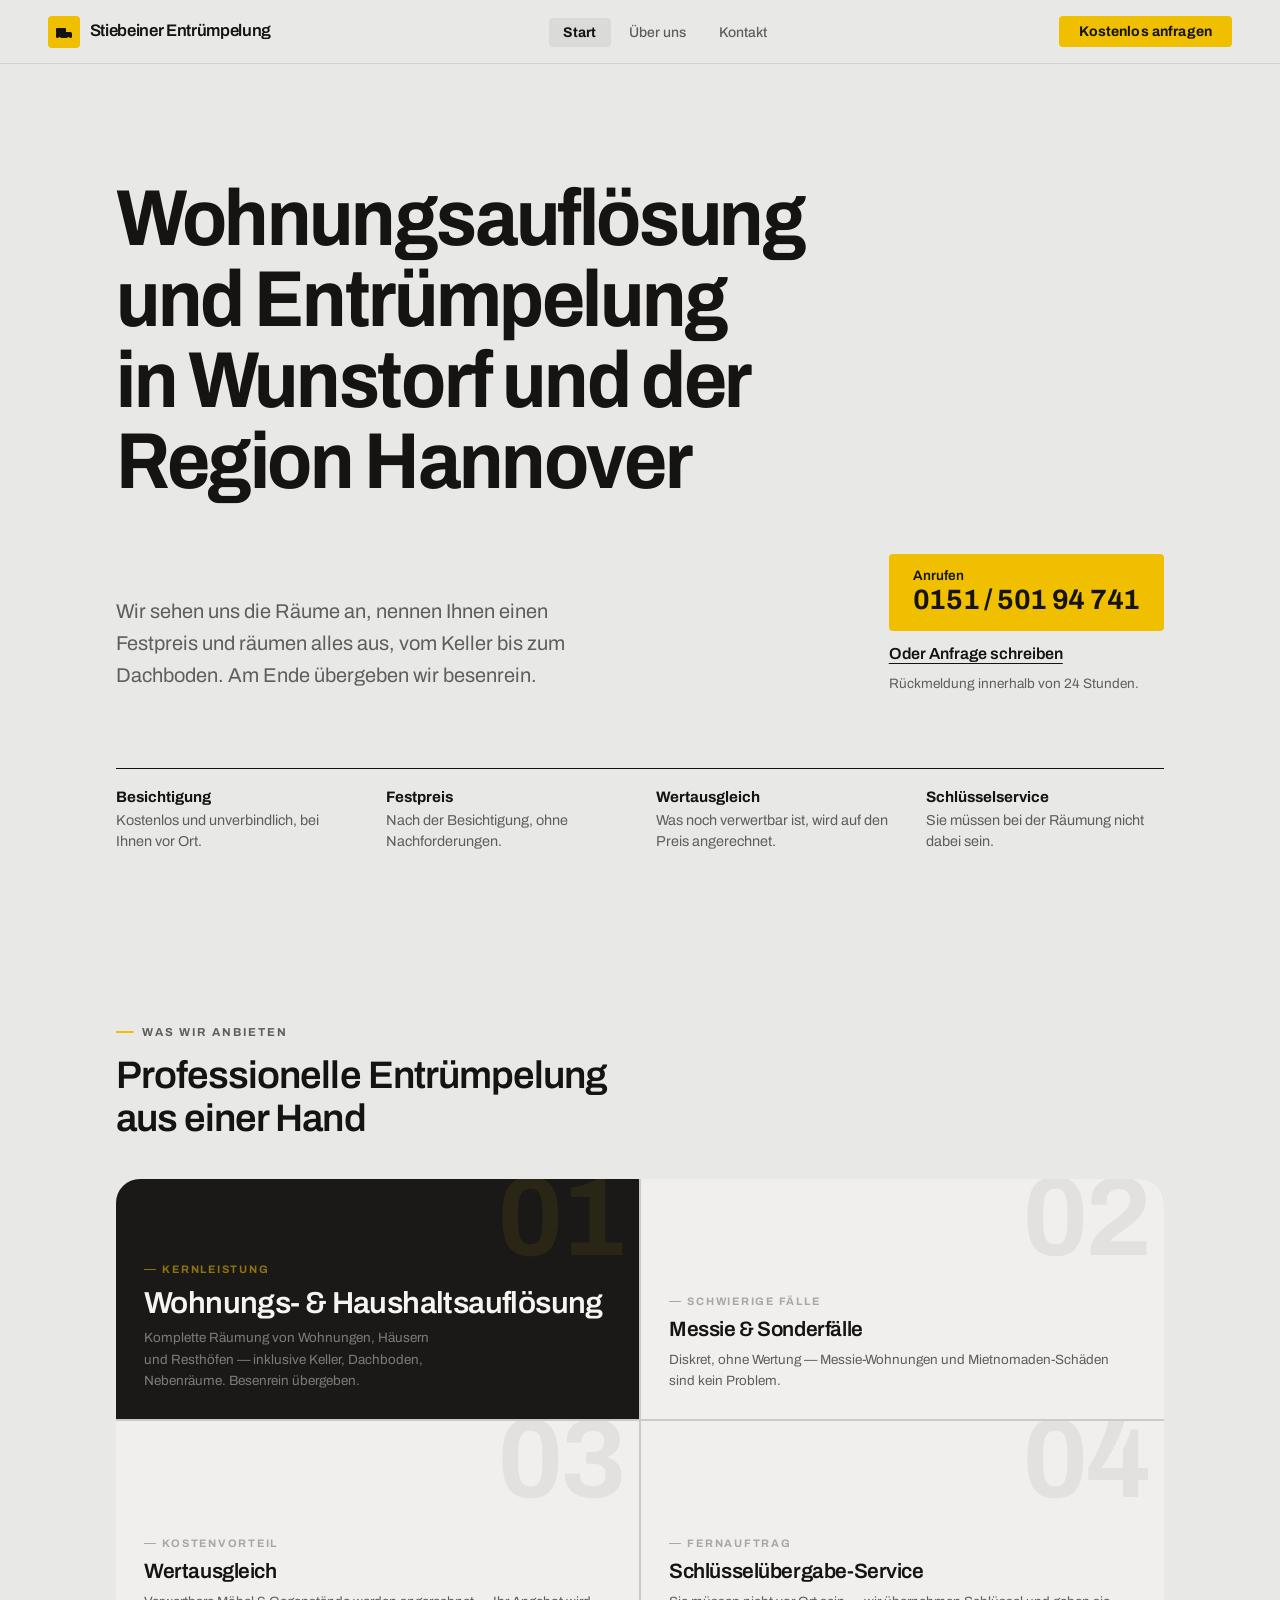
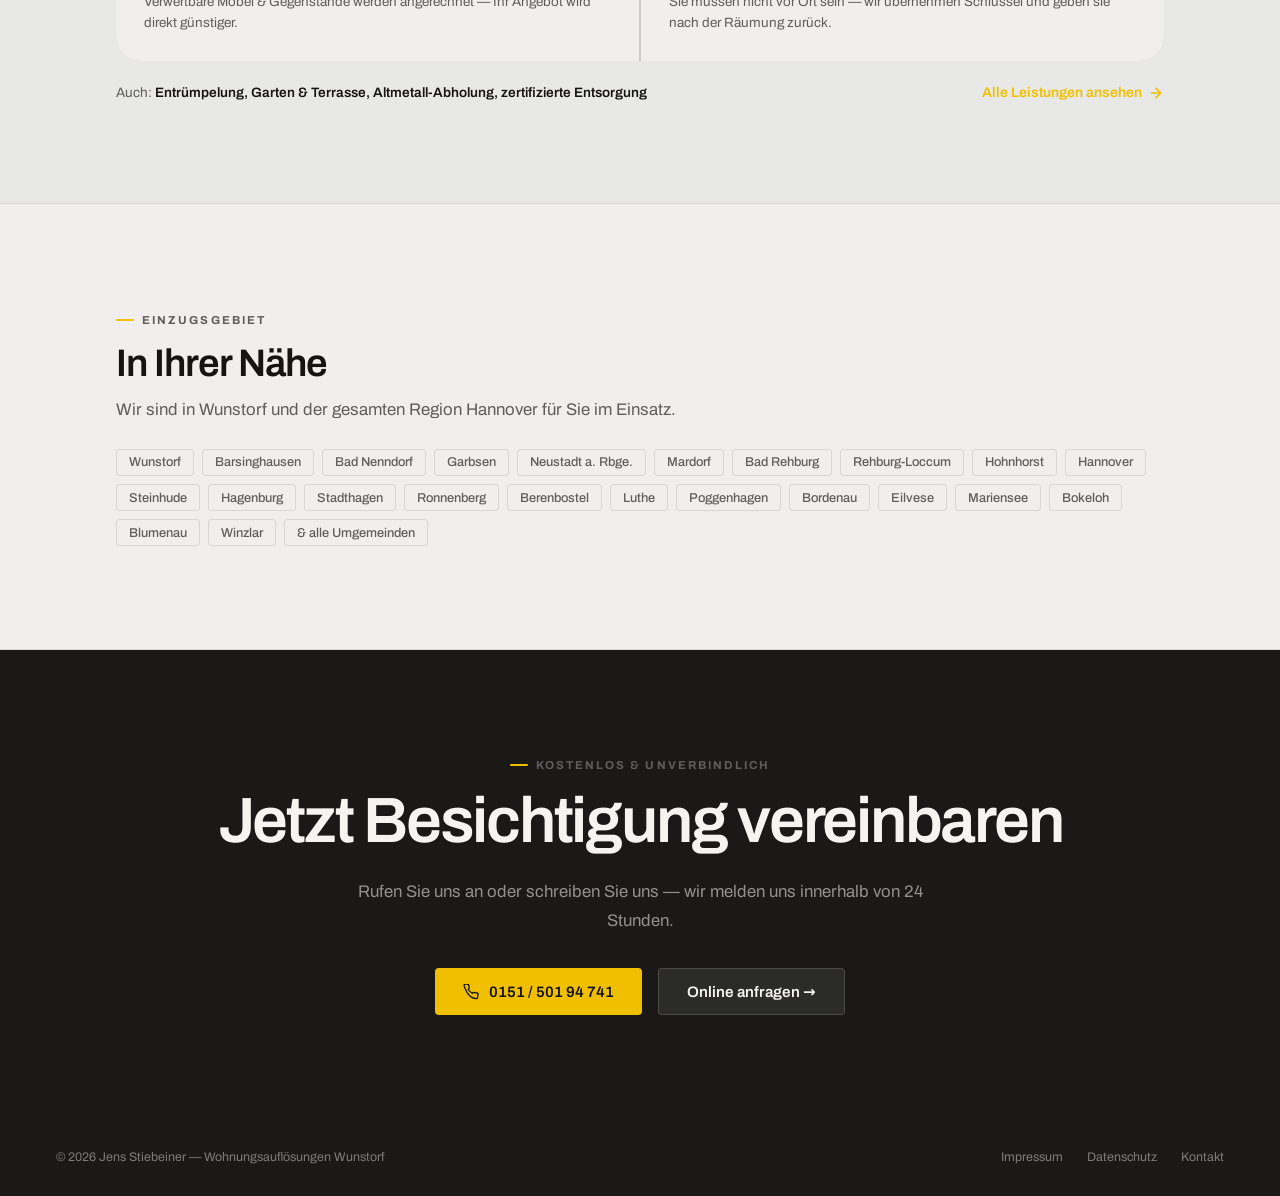
==== index.html @ f7480133 "feat: typographic hero, self-hosted font, privacy fixes - Remove AI-video scroll animation (85 frame" ====
<!DOCTYPE html>
<html lang="de">
<head>
  <meta charset="UTF-8" />
  <meta name="viewport" content="width=device-width, initial-scale=1.0" />
  <title>Wohnungsauflösungen Wunstorf — Entrümpelung & Haushaltsauflösung</title>
  <meta name="description" content="Wohnungsauflösung, Haushaltsauflösung und Entrümpelung in Wunstorf und der Region Hannover. Kostenlose Besichtigung, Festpreis, besenreine Übergabe. Tel. 0151 / 501 94 741." />
  <meta property="og:type" content="website" />
  <meta property="og:locale" content="de_DE" />
  <meta property="og:site_name" content="Stiebeiner Entrümpelung" />
  <meta property="og:title" content="Wohnungsauflösungen Wunstorf — Entrümpelung & Haushaltsauflösung" />
  <meta property="og:description" content="Wohnungsauflösung, Haushaltsauflösung und Entrümpelung in Wunstorf und der Region Hannover. Kostenlose Besichtigung, Festpreis, besenreine Übergabe. Tel. 0151 / 501 94 741." />
  <link rel="icon" href="favicon.svg" type="image/svg+xml" />
  <link rel="preload" href="fonts/archivo-latin.woff2" as="font" type="font/woff2" crossorigin />
  <link rel="stylesheet" href="site.css" />
  <style>
    /* ───────────────────────────────────────────────────
       HERO — nur Typografie, kein Bild.
       Akzentfarbe nur auf der Handlung (Anrufen).
    ─────────────────────────────────────────────────── */
    .hero {
      padding: clamp(3rem, 9vw, 7.5rem) clamp(1.25rem, 5vw, 3.5rem) clamp(2.5rem, 5vw, 4rem);
      max-width: 1160px;
      margin: 0 auto;
    }
    .hero-title {
      font-family: var(--font-display);
      font-size: clamp(2.1rem, 6.2vw, 5.25rem);
      font-weight: 700;
      font-stretch: 92%;
      line-height: 1.02;
      letter-spacing: -0.03em;
      color: var(--text);
      max-width: 15ch;
      text-wrap: balance;
    }
    .hero-body {
      display: grid;
      grid-template-columns: minmax(0, 1fr) auto;
      align-items: end;
      gap: 2.5rem 4rem;
      margin-top: clamp(2rem, 4vw, 3.5rem);
    }
    .hero-lead {
      font-size: clamp(1.05rem, 1.6vw, 1.25rem);
      line-height: 1.6;
      color: var(--text-muted);
      max-width: 44ch;
    }
    .hero-contact {
      display: flex;
      flex-direction: column;
      align-items: flex-start;
      gap: 0.9rem;
    }
    .hero-call {
      display: inline-flex;
      flex-direction: column;
      gap: 0.1rem;
      background: var(--accent);
      color: var(--accent-text);
      padding: 0.85rem 1.5rem 0.95rem;
      border-radius: var(--radius-sm);
      transition: background 0.18s ease;
    }
    .hero-call:hover { background: var(--accent-dark); }
    .hero-call-label {
      font-size: 0.85rem;
      font-weight: 600;
    }
    .hero-call-number {
      font-size: clamp(1.4rem, 2.4vw, 1.75rem);
      font-weight: 700;
      letter-spacing: -0.01em;
      font-variant-numeric: tabular-nums;
      white-space: nowrap;
    }
    .hero-write {
      font-weight: 600;
      text-decoration: underline;
      text-decoration-thickness: 1px;
      text-underline-offset: 4px;
    }
    .hero-write:hover { text-decoration-thickness: 2px; }
    .hero-note {
      font-size: 0.85rem;
      color: var(--text-muted);
    }
    @media (max-width: 760px) {
      .hero-body { grid-template-columns: 1fr; }
      .hero-contact { align-items: stretch; }
    }

    /* Fakten als Liste mit Linie, nicht als Karten */
    .hero-facts {
      display: grid;
      grid-template-columns: repeat(4, 1fr);
      gap: 1.5rem 2rem;
      margin-top: clamp(3rem, 6vw, 5rem);
      padding-top: 1.25rem;
      border-top: 1px solid var(--text);
    }
    .hero-facts dt {
      font-size: 0.95rem;
      font-weight: 700;
    }
    .hero-facts dd {
      margin-top: 0.3rem;
      font-size: 0.9rem;
      line-height: 1.5;
      color: var(--text-muted);
    }
    @media (max-width: 860px) {
      .hero-facts { grid-template-columns: repeat(2, 1fr); }
    }
    @media (max-width: 420px) {
      .hero-facts { grid-template-columns: 1fr; }
    }

    /* ───────────────────────────────────────────────────
       LEISTUNGEN — 2×2 highlight grid + link
       4 key services on homepage; full list on Über uns
    ─────────────────────────────────────────────────── */
    .leistungen-section {
      padding: clamp(4rem, 8vw, 7rem) clamp(1.25rem, 5vw, 3.5rem);
      max-width: 1160px;
      margin: 0 auto;
    }

    /* 2-col × 2-row highlight grid — no orphans ever */
    .highlight-grid {
      margin-top: 2.5rem;
      display: grid;
      grid-template-columns: 1fr 1fr;
      grid-template-rows: 1fr 1fr;
      gap: 2px;
      background: rgba(0,0,0,0.13);
      border-radius: var(--radius-xl);
      overflow: hidden;
    }
    @media (max-width: 560px) {
      .highlight-grid { grid-template-columns: 1fr; }
    }

    .hcard {
      background: var(--surface);
      padding: 2rem 1.75rem 1.75rem;
      position: relative;
      overflow: hidden;
      display: flex;
      flex-direction: column;
      justify-content: flex-end;
      min-height: 200px;
      transition: background 0.22s ease;
    }
    .hcard:hover { background: var(--surface-2); }

    /* first card — dark featured */
    .hcard:first-child {
      background: var(--bg-dark);
      min-height: 240px;
    }
    .hcard:first-child:hover { background: #232220; }

    .hcard-num {
      position: absolute;
      top: -0.15em;
      right: 0.15em;
      font-family: var(--font-display);
      font-size: clamp(4.5rem, 9vw, 7rem);
      font-weight: 700;
      line-height: 1;
      letter-spacing: -0.04em;
      color: rgba(0,0,0,0.055);
      pointer-events: none;
      user-select: none;
    }
    .hcard:first-child .hcard-num { color: rgba(240,192,0,0.08); }

    .hcard-tag {
      display: inline-flex;
      align-items: center;
      gap: 0.4rem;
      font-size: 0.68rem;
      font-weight: 700;
      letter-spacing: 0.16em;
      text-transform: uppercase;
      color: var(--text-faint);
      margin-bottom: 0.65rem;
    }
    .hcard:first-child .hcard-tag { color: rgba(240,192,0,0.55); }
    .hcard-tag::before {
      content: '';
      display: block;
      width: 12px;
      height: 1.5px;
      background: currentColor;
      border-radius: 2px;
    }

    .hcard-title {
      font-family: var(--font-display);
      font-size: clamp(1rem, 2vw, 1.3rem);
      font-weight: 600;
      letter-spacing: -0.02em;
      line-height: 1.1;
      color: var(--text);
    }
    .hcard:first-child .hcard-title {
      color: var(--text-inv);
      font-size: clamp(1.3rem, 2.8vw, 1.9rem);
    }

    .hcard-desc {
      margin-top: 0.5rem;
      font-size: 0.84rem;
      line-height: 1.58;
      color: var(--text-muted);
    }
    .hcard:first-child .hcard-desc {
      color: rgba(245,244,240,0.45);
      max-width: 36ch;
    }

    /* "Alle Leistungen" link row */
    .leistungen-mehr {
      display: flex;
      align-items: center;
      justify-content: space-between;
      gap: 1rem;
      margin-top: 1.5rem;
      flex-wrap: wrap;
    }
    .leistungen-mehr-text {
      font-size: 0.85rem;
      color: var(--text-muted);
    }
    .leistungen-mehr-text strong {
      color: var(--text);
      font-weight: 600;
    }
    .leistungen-mehr-link {
      display: inline-flex;
      align-items: center;
      gap: 0.4rem;
      font-family: var(--font-display);
      font-size: 0.875rem;
      font-weight: 600;
      color: var(--accent);
      text-decoration: none;
      white-space: nowrap;
      transition: gap 0.18s ease;
    }
    .leistungen-mehr-link:hover { gap: 0.65rem; }
    .leistungen-mehr-link svg { flex-shrink: 0; }
  </style>
  <script type="application/ld+json">
  {
    "@context": "https://schema.org",
    "@type": "LocalBusiness",
    "name": "Stiebeiner Entrümpelung",
    "description": "Wohnungsauflösung, Haushaltsauflösung und Entrümpelung in Wunstorf und der Region Hannover.",
    "telephone": "+49 151 50194741",
    "address": {
      "@type": "PostalAddress",
      "streetAddress": "Manhorner Str. 4",
      "postalCode": "31515",
      "addressLocality": "Wunstorf",
      "addressCountry": "DE"
    },
    "areaServed": ["Wunstorf", "Steinhude", "Garbsen", "Hannover", "Neustadt am Rübenberge", "Barsinghausen", "Bad Nenndorf", "Stadthagen"]
  }
  </script>
</head>
<body class="page-body">

  <!-- Navigation -->
  <nav class="site-nav" id="siteNav">
    <a href="index.html" class="nav-logo">
      <span class="nav-logo-mark">
        <svg viewBox="0 0 18 18" fill="none">
          <rect x="1" y="9" width="16" height="6" rx="1.5" fill="#151412"/>
          <rect x="1" y="5" width="10" height="5" rx="1" fill="#151412"/>
          <circle cx="4.5" cy="15.5" r="1.5" fill="#f0c000"/>
          <circle cx="13.5" cy="15.5" r="1.5" fill="#f0c000"/>
        </svg>
      </span>
      <span>Stiebeiner&nbsp;Entrümpelung</span>
    </a>
    <ul class="nav-links">
      <li><a href="index.html" class="active">Start</a></li>
      <li><a href="ueber-uns.html">Über uns</a></li>
      <li><a href="kontakt.html">Kontakt</a></li>
    </ul>
    <a href="kontakt.html" class="nav-cta">Kostenlos anfragen</a>
    <button class="nav-hamburger" id="navHamburger" aria-label="Menü öffnen" aria-expanded="false" aria-controls="navDrawer">
      <span></span><span></span><span></span>
    </button>
  </nav>

  <div class="nav-drawer" id="navDrawer">
    <ul>
      <li><a href="index.html" class="active">Start</a></li>
      <li><a href="ueber-uns.html">Über uns</a></li>
      <li><a href="kontakt.html">Kontakt</a></li>
    </ul>
    <a href="kontakt.html" class="nav-cta">Kostenlos anfragen</a>
  </div>

  <main>

  <section class="hero" aria-labelledby="heroTitle">
    <h1 class="hero-title" id="heroTitle">Wohnungsauflösung und Entrümpelung in Wunstorf und der Region Hannover</h1>

    <div class="hero-body">
      <p class="hero-lead">
        Wir sehen uns die Räume an, nennen Ihnen einen Festpreis und räumen alles aus,
        vom Keller bis zum Dachboden. Am Ende übergeben wir besenrein.
      </p>
      <div class="hero-contact">
        <a class="hero-call" href="tel:+4915150194741">
          <span class="hero-call-label">Anrufen</span>
          <span class="hero-call-number">0151 / 501 94 741</span>
        </a>
        <a class="hero-write" href="kontakt.html">Oder Anfrage schreiben</a>
        <p class="hero-note">Rückmeldung innerhalb von 24 Stunden.</p>
      </div>
    </div>

    <dl class="hero-facts">
      <div>
        <dt>Besichtigung</dt>
        <dd>Kostenlos und unverbindlich, bei Ihnen vor Ort.</dd>
      </div>
      <div>
        <dt>Festpreis</dt>
        <dd>Nach der Besichtigung, ohne Nachforderungen.</dd>
      </div>
      <div>
        <dt>Wertausgleich</dt>
        <dd>Was noch verwertbar ist, wird auf den Preis angerechnet.</dd>
      </div>
      <div>
        <dt>Schlüsselservice</dt>
        <dd>Sie müssen bei der Räumung nicht dabei sein.</dd>
      </div>
    </dl>
  </section>

  <!-- ═════════════════════════════════════
       LEISTUNGEN — 4 highlights only.
       Full list lives on Über uns — linked below.
  ═════════════════════════════════════ -->
  <div class="leistungen-section">
    <p class="eyebrow reveal">Was wir anbieten</p>
    <h2 class="section-heading reveal reveal-delay-1">Professionelle Entrümpelung<br>aus einer Hand</h2>

    <div class="highlight-grid">

      <div class="hcard reveal">
        <span class="hcard-num">01</span>
        <span class="hcard-tag">Kernleistung</span>
        <h3 class="hcard-title">Wohnungs- &amp; Haushaltsauflösung</h3>
        <p class="hcard-desc">Komplette Räumung von Wohnungen, Häusern und Resthöfen — inklusive Keller, Dachboden, Nebenräume. Besenrein übergeben.</p>
      </div>

      <div class="hcard reveal reveal-delay-1">
        <span class="hcard-num">02</span>
        <span class="hcard-tag">Schwierige Fälle</span>
        <h3 class="hcard-title">Messie &amp; Sonderfälle</h3>
        <p class="hcard-desc">Diskret, ohne Wertung — Messie-Wohnungen und Mietnomaden-Schäden sind kein Problem.</p>
      </div>

      <div class="hcard reveal reveal-delay-1">
        <span class="hcard-num">03</span>
        <span class="hcard-tag">Kostenvorteil</span>
        <h3 class="hcard-title">Wertausgleich</h3>
        <p class="hcard-desc">Verwertbare Möbel & Gegenstände werden angerechnet — Ihr Angebot wird direkt günstiger.</p>
      </div>

      <div class="hcard reveal reveal-delay-2">
        <span class="hcard-num">04</span>
        <span class="hcard-tag">Fernauftrag</span>
        <h3 class="hcard-title">Schlüsselübergabe-Service</h3>
        <p class="hcard-desc">Sie müssen nicht vor Ort sein — wir übernehmen Schlüssel und geben sie nach der Räumung zurück.</p>
      </div>

    </div>

    <div class="leistungen-mehr reveal reveal-delay-2">
      <p class="leistungen-mehr-text">
        Auch: <strong>Entrümpelung, Garten & Terrasse, Altmetall-Abholung, zertifizierte Entsorgung</strong>
      </p>
      <a href="ueber-uns.html#leistungen" class="leistungen-mehr-link">
        Alle Leistungen ansehen
        <svg width="16" height="16" viewBox="0 0 24 24" fill="none" stroke="currentColor" stroke-width="2.5" stroke-linecap="round" stroke-linejoin="round"><line x1="5" y1="12" x2="19" y2="12"/><polyline points="12 5 19 12 12 19"/></svg>
      </a>
    </div>
  </div>

  <!-- Einzugsgebiet -->
  <div style="background:var(--surface);border-top:1px solid var(--border);border-bottom:1px solid var(--border);">
    <div class="section">
      <p class="eyebrow reveal">Einzugsgebiet</p>
      <h2 class="section-heading reveal reveal-delay-1">In Ihrer Nähe</h2>
      <p class="body-text reveal reveal-delay-2" style="margin-top:0.75rem;">
        Wir sind in Wunstorf und der gesamten Region Hannover für Sie im Einsatz.
      </p>
      <div class="region-grid reveal reveal-delay-2">
        <span class="region-chip">Wunstorf</span>
        <span class="region-chip">Barsinghausen</span>
        <span class="region-chip">Bad Nenndorf</span>
        <span class="region-chip">Garbsen</span>
        <span class="region-chip">Neustadt a. Rbge.</span>
        <span class="region-chip">Mardorf</span>
        <span class="region-chip">Bad Rehburg</span>
        <span class="region-chip">Rehburg-Loccum</span>
        <span class="region-chip">Hohnhorst</span>
        <span class="region-chip">Hannover</span>
        <span class="region-chip">Steinhude</span>
        <span class="region-chip">Hagenburg</span>
        <span class="region-chip">Stadthagen</span>
        <span class="region-chip">Ronnenberg</span>
        <span class="region-chip">Berenbostel</span>
        <span class="region-chip">Luthe</span>
        <span class="region-chip">Poggenhagen</span>
        <span class="region-chip">Bordenau</span>
        <span class="region-chip">Eilvese</span>
        <span class="region-chip">Mariensee</span>
        <span class="region-chip">Bokeloh</span>
        <span class="region-chip">Blumenau</span>
        <span class="region-chip">Winzlar</span>
        <span class="region-chip">& alle Umgemeinden</span>
      </div>
    </div>
  </div>

  <!-- CTA band -->
  <div class="dark-band">
    <div class="section" style="text-align:center;">
      <p class="eyebrow reveal" style="justify-content:center;">Kostenlos & unverbindlich</p>
      <h2 class="display-heading reveal reveal-delay-1" style="color:var(--text-inv);margin-bottom:1.5rem;">Jetzt Besichtigung vereinbaren</h2>
      <p class="body-text reveal reveal-delay-2" style="margin:0 auto 2rem;color:rgba(245,244,240,0.55);">
        Rufen Sie uns an oder schreiben Sie uns — wir melden uns innerhalb von 24 Stunden.
      </p>
      <div style="display:flex;gap:1rem;justify-content:center;flex-wrap:wrap;" class="reveal reveal-delay-3">
        <a href="tel:015150194741" style="display:inline-flex;align-items:center;gap:0.6rem;background:var(--accent);color:var(--accent-text);font-family:var(--font-display);font-size:0.95rem;font-weight:600;padding:0.85rem 1.75rem;border-radius:var(--radius-sm);transition:background 0.18s ease;">
          <svg width="16" height="16" viewBox="0 0 24 24" fill="none" stroke="currentColor" stroke-width="2"><path d="M22 16.92v3a2 2 0 0 1-2.18 2 19.79 19.79 0 0 1-8.63-3.07A19.5 19.5 0 0 1 4.69 9.81 19.79 19.79 0 0 1 1.61 2.22 2 2 0 0 1 3.6.04h3a2 2 0 0 1 2 1.72c.127.96.361 1.903.7 2.81a2 2 0 0 1-.45 2.11L7.91 7.91a16 16 0 0 0 6.29 6.29l.95-.95a2 2 0 0 1 2.11-.45c.907.339 1.85.573 2.81.7A2 2 0 0 1 22 16.92z"/></svg>
          0151 / 501 94 741
        </a>
        <a href="kontakt.html" style="display:inline-flex;align-items:center;gap:0.6rem;background:rgba(255,255,255,0.08);color:var(--text-inv);font-family:var(--font-display);font-size:0.95rem;font-weight:600;padding:0.85rem 1.75rem;border-radius:var(--radius-sm);border:1px solid rgba(255,255,255,0.15);transition:background 0.18s ease;">
          Online anfragen &rarr;
        </a>
      </div>
    </div>
  </div>

  </main>

  <!-- Footer -->
  <footer class="site-footer">
    <span>&copy; 2026 Jens Stiebeiner — Wohnungsauflösungen Wunstorf</span>
    <div class="footer-links">
      <a href="impressum.html">Impressum</a>
      <a href="datenschutz.html">Datenschutz</a>
      <a href="kontakt.html">Kontakt</a>
    </div>
  </footer>

  <script>
    const nav = document.getElementById('siteNav');
    window.addEventListener('scroll', () => {
      nav.classList.toggle('scrolled', window.scrollY > 20);
    }, { passive: true });

    const ham = document.getElementById('navHamburger');
    const drawer = document.getElementById('navDrawer');
    ham.addEventListener('click', () => {
      ham.classList.toggle('open');
      ham.setAttribute('aria-expanded', drawer.classList.toggle('open'));
    });

    const revealEls = document.querySelectorAll('.reveal');
    const observer = new IntersectionObserver((entries) => {
      entries.forEach(e => { if (e.isIntersecting) { e.target.classList.add('visible'); observer.unobserve(e.target); } });
    }, { threshold: 0.12 });
    revealEls.forEach(el => observer.observe(el));
  </script>
</body>
</html>
---- site.css ----
/*
 * site.css — Shared design system
 * Palette: neutral greys + Signal Yellow accent (Status: offen, siehe brand/visuell.md)
 * Font: Archivo, self-hosted (OFL) — keine externen Font-Server
 */

/* ── Font ───────────────────────────────────────────────── */
@font-face {
  font-family: 'Archivo';
  font-style: normal;
  font-display: swap;
  font-weight: 100 900;
  font-stretch: 62% 125%;
  src: url('fonts/archivo-latin.woff2') format('woff2');
  unicode-range: U+0000-00FF, U+0131, U+0152-0153, U+02BB-02BC, U+02C6, U+02DA, U+02DC, U+0304, U+0308, U+0329, U+2000-206F, U+20AC, U+2122, U+2191, U+2193, U+2212, U+2215, U+FEFF, U+FFFD;
}

/* ── Tokens ─────────────────────────────────────────────── */
:root {
  --bg:           #e8e8e6;
  --bg-dark:      #1a1917;
  --surface:      #f0efed;
  --surface-2:    #ffffff;
  --border:       rgba(0,0,0,0.10);
  --border-heavy: rgba(0,0,0,0.18);

  --text:         #151412;
  --text-muted:   #5f5e5b;   /* ≥ 4.5:1 auf --bg (WCAG AA) */
  --text-faint:   #a8a7a4;
  --text-inv:     #f5f4f0;

  /* Signal Yellow — Sprinter/Baustelle */
  --accent:       #f0c000;
  --accent-dark:  #c89800;
  --accent-text:  #151412;

  --font-display: 'Archivo', system-ui, sans-serif;
  --font-body:    'Archivo', system-ui, sans-serif;

  --radius-sm:  4px;
  --radius-md:  8px;
  --radius-lg:  14px;
  --radius-xl:  24px;

  --nav-h: 64px;

  --ease-out: cubic-bezier(0.16, 1, 0.3, 1);
}

/* ── Reset ───────────────────────────────────────────────── */
*, *::before, *::after { box-sizing: border-box; margin: 0; padding: 0; }
html { font-size: 16px; scroll-behavior: smooth; }
[id] { scroll-margin-top: calc(var(--nav-h) + 1rem); }
body {
  font-family: var(--font-body);
  background: var(--bg);
  color: var(--text);
  -webkit-font-smoothing: antialiased;
  -moz-osx-font-smoothing: grayscale;
  min-height: 100vh;
  overflow-x: hidden;
}
img { display: block; max-width: 100%; }
a { color: inherit; text-decoration: none; }
button { cursor: pointer; border: none; background: none; font: inherit; }

/* ── Navigation ──────────────────────────────────────────── */
.site-nav {
  position: fixed;
  top: 0; left: 0; right: 0;
  z-index: 200;
  height: var(--nav-h);
  display: flex;
  align-items: center;
  justify-content: space-between;
  padding: 0 clamp(1.25rem, 4vw, 3rem);
  /* Glassmorphism on the grey bg */
  background: rgba(232, 232, 230, 0.82);
  backdrop-filter: blur(12px);
  -webkit-backdrop-filter: blur(12px);
  border-bottom: 1px solid var(--border);
  transition: background 0.3s ease;
}
.site-nav.scrolled {
  background: rgba(232, 232, 230, 0.96);
  box-shadow: 0 2px 16px rgba(0,0,0,0.08);
}

.nav-logo {
  display: flex;
  align-items: center;
  gap: 0.6rem;
  font-family: var(--font-display);
  font-size: 1.05rem;
  font-weight: 600;
  letter-spacing: -0.02em;
  color: var(--text);
  line-height: 1;
}
.nav-logo-mark {
  width: 32px;
  height: 32px;
  background: var(--accent);
  border-radius: var(--radius-sm);
  display: flex;
  align-items: center;
  justify-content: center;
  flex-shrink: 0;
}
.nav-logo-mark svg { width: 18px; height: 18px; }

.nav-links {
  display: flex;
  align-items: center;
  gap: 0.25rem;
  list-style: none;
}
.nav-links a {
  font-family: var(--font-body);
  font-size: 0.875rem;
  font-weight: 500;
  color: var(--text-muted);
  padding: 0.45rem 0.9rem;
  border-radius: var(--radius-sm);
  transition: color 0.18s ease, background 0.18s ease;
}
.nav-links a:hover,
.nav-links a.active {
  color: var(--text);
  background: rgba(0,0,0,0.06);
}
.nav-links a.active {
  color: var(--text);
  font-weight: 700;
}

.nav-cta {
  font-family: var(--font-body);
  font-size: 0.875rem;
  font-weight: 700;
  background: var(--accent);
  color: var(--accent-text);
  padding: 0.5rem 1.25rem;
  border-radius: var(--radius-sm);
  letter-spacing: 0.01em;
  transition: background 0.18s ease, transform 0.18s ease, box-shadow 0.18s ease;
  white-space: nowrap;
}
.nav-cta:hover {
  background: var(--accent-dark);
  transform: translateY(-1px);
  box-shadow: 0 4px 16px rgba(240,192,0,0.35);
}

/* Hamburger — mobile */
.nav-hamburger {
  display: none;
  flex-direction: column;
  gap: 5px;
  width: 28px;
  padding: 4px;
  cursor: pointer;
}
.nav-hamburger span {
  display: block;
  height: 2px;
  background: var(--text);
  border-radius: 2px;
  transition: transform 0.25s var(--ease-out), opacity 0.2s ease;
  transform-origin: center;
}
.nav-hamburger.open span:nth-child(1) { transform: translateY(7px) rotate(45deg); }
.nav-hamburger.open span:nth-child(2) { opacity: 0; transform: scaleX(0); }
.nav-hamburger.open span:nth-child(3) { transform: translateY(-7px) rotate(-45deg); }

/* Mobile drawer */
.nav-drawer {
  display: none;
  position: fixed;
  top: var(--nav-h);
  left: 0; right: 0;
  background: var(--surface);
  border-bottom: 1px solid var(--border);
  padding: 1rem clamp(1.25rem, 4vw, 3rem) 1.5rem;
  z-index: 199;
  transform: translateY(-8px);
  opacity: 0;
  visibility: hidden; /* closed drawer must not catch taps or keyboard focus */
  transition: transform 0.3s var(--ease-out), opacity 0.25s ease, visibility 0.3s;
}
.nav-drawer.open {
  transform: translateY(0);
  opacity: 1;
  visibility: visible;
}
.nav-drawer ul {
  list-style: none;
  display: flex;
  flex-direction: column;
  gap: 0.25rem;
  margin-bottom: 1rem;
}
.nav-drawer a {
  display: block;
  font-size: 1rem;
  font-weight: 500;
  color: var(--text-muted);
  padding: 0.65rem 0.75rem;
  border-radius: var(--radius-sm);
  transition: background 0.15s ease, color 0.15s ease;
}
.nav-drawer a:hover, .nav-drawer a.active { background: rgba(0,0,0,0.05); color: var(--text); }
.nav-drawer .nav-cta { display: block; text-align: center; color: var(--accent-text); }
.nav-drawer .nav-cta:hover { background: var(--accent-dark); color: var(--accent-text); }

@media (max-width: 680px) {
  .nav-links, .nav-cta { display: none; }
  .nav-hamburger { display: flex; }
  .nav-drawer { display: block; }
}

/* ── Page wrapper (below nav) ────────────────────────────── */
.page-body {
  padding-top: var(--nav-h);
}

/* ── Section helpers ─────────────────────────────────────── */
.section {
  padding: clamp(4rem, 8vw, 7rem) clamp(1.25rem, 5vw, 3.5rem);
  max-width: 1160px;
  margin: 0 auto;
}
.section-full {
  padding: clamp(4rem, 8vw, 7rem) clamp(1.25rem, 5vw, 3.5rem);
}

.eyebrow {
  display: inline-flex;
  align-items: center;
  gap: 0.5rem;
  font-family: var(--font-body);
  font-size: 0.72rem;
  font-weight: 700;
  letter-spacing: 0.18em;
  text-transform: uppercase;
  color: var(--text-muted);
  margin-bottom: 1rem;
}
.eyebrow::before {
  content: '';
  display: block;
  width: 18px;
  height: 2px;
  background: var(--accent);
  border-radius: 2px;
}

.display-heading {
  font-family: var(--font-display);
  font-size: clamp(2.2rem, 5vw, 4rem);
  font-weight: 600;
  line-height: 1.05;
  letter-spacing: -0.035em;
  color: var(--text);
}

.section-heading {
  font-family: var(--font-display);
  font-size: clamp(1.6rem, 3vw, 2.5rem);
  font-weight: 600;
  line-height: 1.1;
  letter-spacing: -0.025em;
  color: var(--text);
}

.body-text {
  font-size: clamp(0.95rem, 1.5vw, 1.05rem);
  line-height: 1.72;
  color: var(--text-muted);
  max-width: 62ch;
}

/* ── Accent stripe divider ───────────────────────────────── */
.stripe-divider {
  width: 100%;
  height: 3px;
  background: var(--accent);
}

/* ── Cards / surfaces ────────────────────────────────────── */
.card {
  background: var(--surface);
  border: 1px solid var(--border);
  border-radius: var(--radius-lg);
  padding: clamp(1.25rem, 3vw, 2rem);
}
.card-dark {
  background: var(--bg-dark);
  color: var(--text-inv);
  border-color: rgba(255,255,255,0.07);
}

/* ── Service list (home) ─────────────────────────────────── */
.service-grid {
  display: grid;
  grid-template-columns: repeat(auto-fill, minmax(min(260px, 100%), 1fr));
  gap: 1px;
  background: var(--border-heavy);
  border: 1px solid var(--border-heavy);
  border-radius: var(--radius-lg);
  overflow: hidden;
  margin-top: 2.5rem;
}
.service-item {
  background: var(--surface);
  padding: 1.5rem 1.75rem;
  display: flex;
  align-items: flex-start;
  gap: 1rem;
  transition: background 0.2s ease;
}
.service-item:hover { background: var(--surface-2); }
.service-icon {
  width: 36px;
  height: 36px;
  background: var(--accent);
  border-radius: var(--radius-sm);
  display: flex;
  align-items: center;
  justify-content: center;
  flex-shrink: 0;
  margin-top: 2px;
}
.service-icon svg { width: 18px; height: 18px; color: var(--accent-text); }
.service-title {
  font-family: var(--font-display);
  font-size: 0.975rem;
  font-weight: 600;
  letter-spacing: -0.01em;
  margin-bottom: 0.25rem;
}
.service-desc {
  font-size: 0.83rem;
  color: var(--text-muted);
  line-height: 1.5;
}

/* ── Region chips ────────────────────────────────────────── */
.region-grid {
  display: flex;
  flex-wrap: wrap;
  gap: 0.5rem;
  margin-top: 1.5rem;
}
.region-chip {
  font-size: 0.8rem;
  font-weight: 500;
  color: var(--text-muted);
  background: var(--surface);
  border: 1px solid var(--border);
  border-radius: var(--radius-sm);
  padding: 0.35rem 0.75rem;
  transition: background 0.15s ease, color 0.15s ease, border-color 0.15s ease;
}
.region-chip:hover {
  background: var(--accent);
  color: var(--accent-text);
  border-color: var(--accent);
}

/* ── Dark band (CTA strip) ───────────────────────────────── */
.dark-band {
  background: var(--bg-dark);
  color: var(--text-inv);
}

/* ── Contact form ────────────────────────────────────────── */
.contact-grid {
  display: grid;
  grid-template-columns: 1fr 1fr;
  gap: 3rem;
  align-items: start;
  margin-top: 3rem;
}
@media (max-width: 760px) { .contact-grid { grid-template-columns: 1fr; } }

.form-group {
  display: flex;
  flex-direction: column;
  gap: 0.4rem;
  margin-bottom: 1.25rem;
}
.form-label {
  font-size: 0.78rem;
  font-weight: 700;
  letter-spacing: 0.12em;
  text-transform: uppercase;
  color: var(--text-muted);
}
.form-input,
.form-textarea {
  font-family: var(--font-body);
  font-size: 0.95rem;
  background: var(--surface-2);
  border: 1px solid var(--border-heavy);
  border-radius: var(--radius-md);
  padding: 0.7rem 1rem;
  color: var(--text);
  width: 100%;
  transition: border-color 0.18s ease, box-shadow 0.18s ease;
  outline: none;
}
.form-input:focus,
.form-textarea:focus {
  border-color: var(--accent-dark);
  box-shadow: 0 0 0 3px rgba(240,192,0,0.18);
}
.form-textarea { resize: vertical; min-height: 140px; line-height: 1.6; }
.form-note {
  font-size: 0.78rem;
  color: var(--text-faint);
  margin-top: -0.75rem;
  margin-bottom: 1rem;
  line-height: 1.5;
}
.form-submit {
  font-family: var(--font-display);
  font-size: 0.9rem;
  font-weight: 600;
  background: var(--text);
  color: var(--text-inv);
  padding: 0.8rem 2rem;
  border-radius: var(--radius-sm);
  letter-spacing: 0.01em;
  transition: background 0.18s ease, transform 0.18s ease;
  cursor: pointer;
  border: none;
}
.form-submit:hover {
  background: var(--bg-dark);
  transform: translateY(-1px);
}

/* ── Contact info card ───────────────────────────────────── */
.contact-info {
  display: flex;
  flex-direction: column;
  gap: 1.5rem;
}
.contact-info-row {
  display: flex;
  align-items: flex-start;
  gap: 1rem;
}
.contact-info-icon {
  width: 40px;
  height: 40px;
  background: var(--accent);
  border-radius: var(--radius-sm);
  display: flex;
  align-items: center;
  justify-content: center;
  flex-shrink: 0;
}
.contact-info-icon svg { width: 18px; height: 18px; }
.contact-info-label {
  font-size: 0.72rem;
  font-weight: 700;
  letter-spacing: 0.12em;
  text-transform: uppercase;
  color: var(--text-faint);
  margin-bottom: 0.2rem;
}
.contact-info-value {
  font-size: 0.95rem;
  font-weight: 500;
  color: var(--text);
}
.contact-info-value a { color: var(--text); text-decoration: underline; text-underline-offset: 3px; }

/* ── Footer ──────────────────────────────────────────────── */
.site-footer {
  background: var(--bg-dark);
  color: rgba(245,244,240,0.45);
  padding: 2rem clamp(1.25rem, 5vw, 3.5rem);
  display: flex;
  align-items: center;
  justify-content: space-between;
  flex-wrap: wrap;
  gap: 1rem;
  font-size: 0.78rem;
}
.footer-links {
  display: flex;
  gap: 1.5rem;
  flex-wrap: wrap;
}
.footer-links a {
  color: rgba(245,244,240,0.45);
  transition: color 0.15s ease;
}
.footer-links a:hover { color: rgba(245,244,240,0.85); }

/* ── Scroll reveal ───────────────────────────────────────── */
.reveal {
  opacity: 0;
  transform: translateY(22px);
  transition: opacity 0.65s var(--ease-out), transform 0.65s var(--ease-out);
}
.reveal.visible {
  opacity: 1;
  transform: translateY(0);
}
.reveal-delay-1 { transition-delay: 0.1s; }
.reveal-delay-2 { transition-delay: 0.2s; }
.reveal-delay-3 { transition-delay: 0.3s; }
.reveal-delay-4 { transition-delay: 0.4s; }

/* ── Über Uns — team / story ─────────────────────────────── */
.story-grid {
  display: grid;
  grid-template-columns: 1fr 1fr;
  gap: 4rem;
  align-items: center;
  margin-top: 2.5rem;
}
@media (max-width: 760px) { .story-grid { grid-template-columns: 1fr; gap: 2.5rem; } }

.story-visual {
  position: relative;
  border-radius: var(--radius-lg);
  overflow: hidden;
  aspect-ratio: 4/3;
  background: var(--surface);
  border: 1px solid var(--border);
}
.story-visual-inner {
  width: 100%;
  height: 100%;
  display: flex;
  align-items: center;
  justify-content: center;
  color: var(--text-faint);
}
/* Accent corner tag on visual */
.story-visual::after {
  content: 'Seit 2015';
  position: absolute;
  bottom: 1rem;
  left: 1rem;
  background: var(--accent);
  color: var(--accent-text);
  font-family: var(--font-display);
  font-size: 0.78rem;
  font-weight: 600;
  letter-spacing: 0.04em;
  padding: 0.3rem 0.65rem;
  border-radius: var(--radius-sm);
}

.value-list {
  list-style: none;
  display: flex;
  flex-direction: column;
  gap: 1rem;
  margin-top: 1.5rem;
}
.value-item {
  display: flex;
  align-items: flex-start;
  gap: 0.9rem;
  font-size: 0.95rem;
  line-height: 1.55;
  color: var(--text-muted);
}
.value-bullet {
  width: 20px;
  height: 20px;
  background: var(--accent);
  border-radius: 50%;
  display: flex;
  align-items: center;
  justify-content: center;
  flex-shrink: 0;
  margin-top: 2px;
}
.value-bullet svg { width: 11px; height: 11px; color: var(--accent-text); }

/* ── Page hero (non-animation pages) ────────────────────── */
.page-hero {
  padding: clamp(3.5rem, 7vw, 6rem) clamp(1.25rem, 5vw, 3.5rem) clamp(2.5rem, 5vw, 4rem);
  max-width: 1160px;
  margin: 0 auto;
  border-bottom: 1px solid var(--border);
}

/* ── Reduced motion ──────────────────────────────────────── */
@media (prefers-reduced-motion: reduce) {
  html { scroll-behavior: auto; }
  .reveal { opacity: 1; transform: none; transition: none; }
}
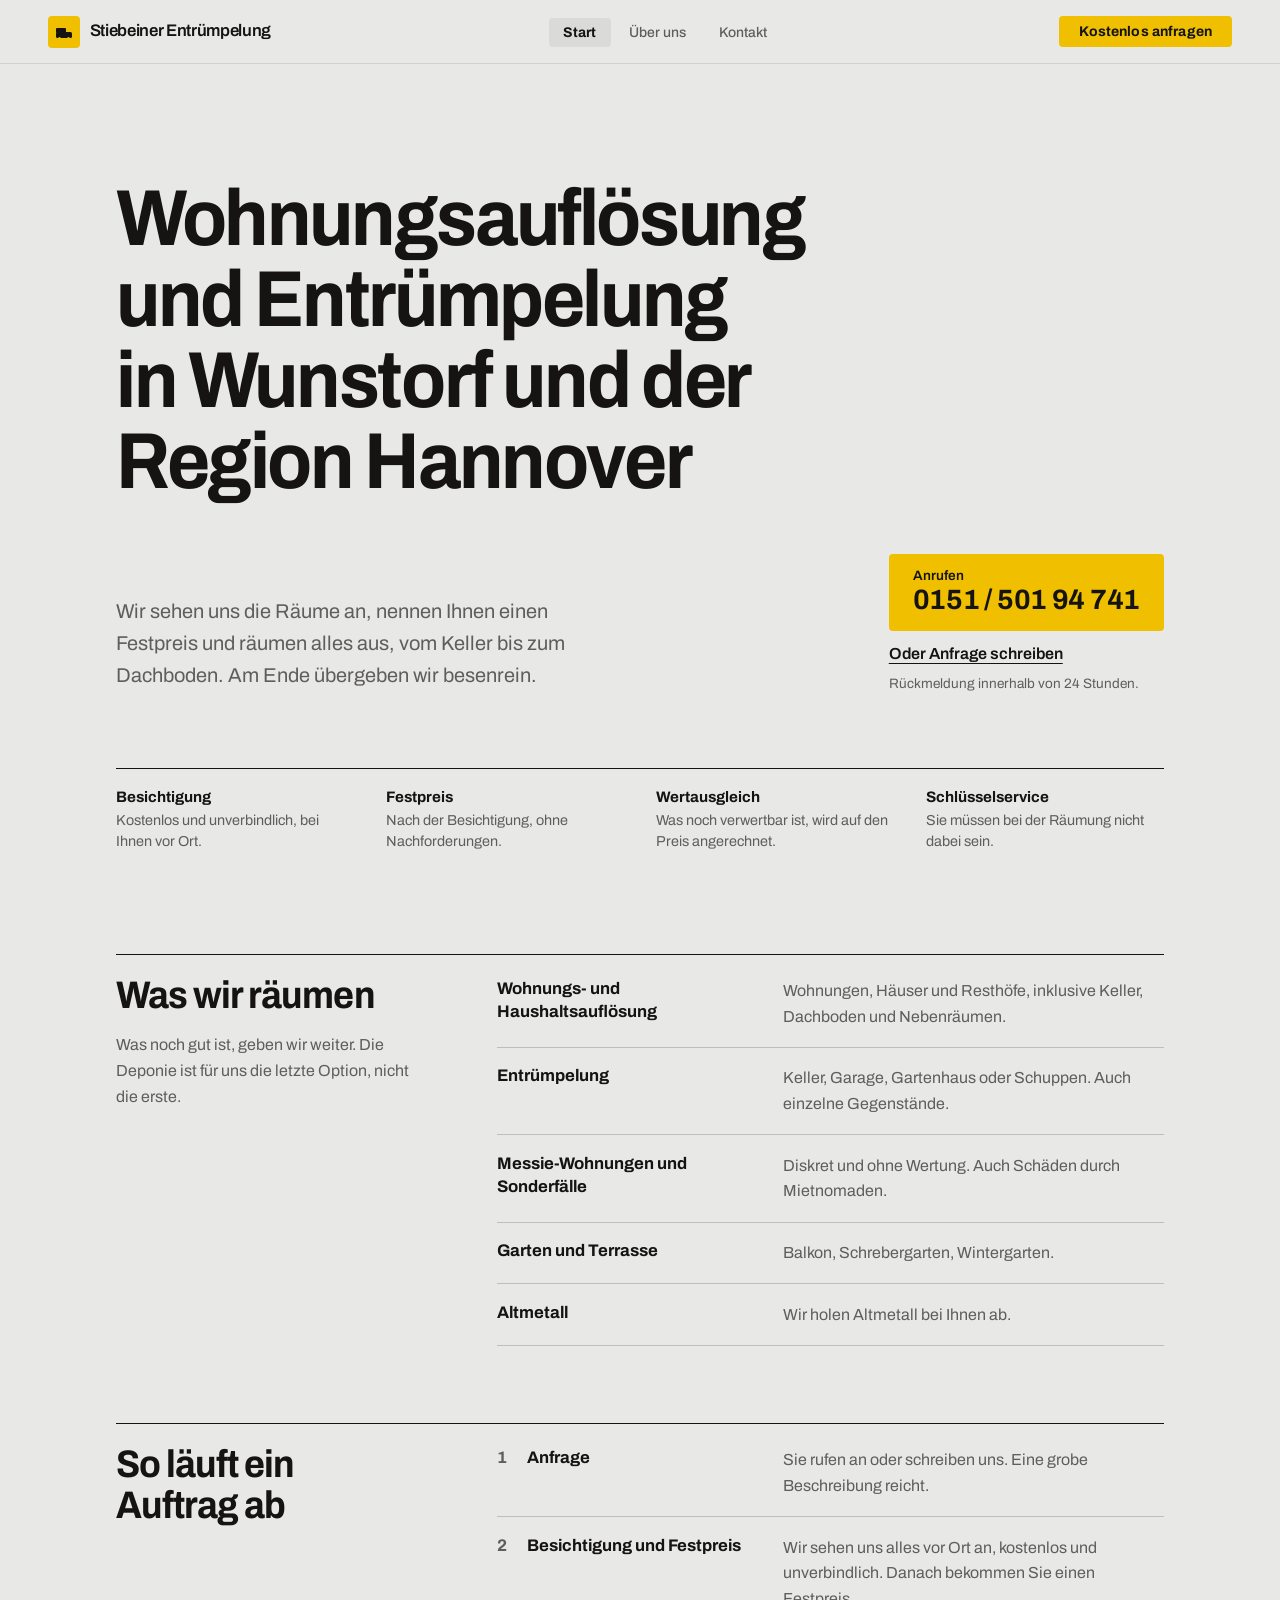
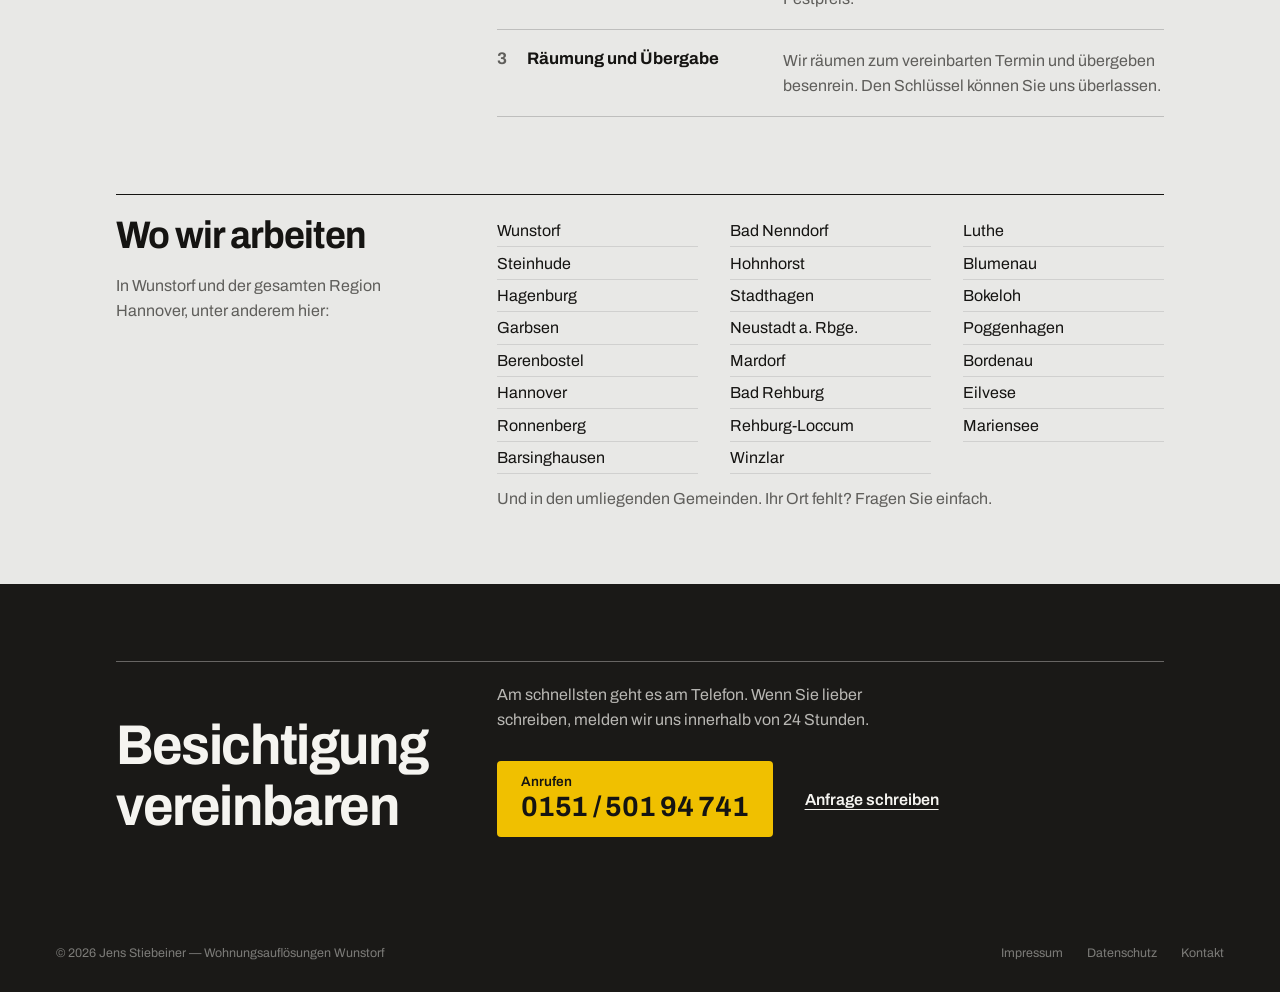
==== commit 132448e1: "feat: rebuild homepage below the hero in the new editorial style - Services, process and service are" ====
--- a/index.html
+++ b/index.html
@@ -16,10 +16,9 @@
   <style>
     /* ───────────────────────────────────────────────────
        HERO — nur Typografie, kein Bild.
-       Akzentfarbe nur auf der Handlung (Anrufen).
     ─────────────────────────────────────────────────── */
     .hero {
-      padding: clamp(3rem, 9vw, 7.5rem) clamp(1.25rem, 5vw, 3.5rem) clamp(2.5rem, 5vw, 4rem);
+      padding: clamp(3rem, 9vw, 7.5rem) clamp(1.25rem, 5vw, 3.5rem) clamp(1rem, 2vw, 1.5rem);
       max-width: 1160px;
       margin: 0 auto;
     }
@@ -30,7 +29,6 @@
       font-stretch: 92%;
       line-height: 1.02;
       letter-spacing: -0.03em;
-      color: var(--text);
       max-width: 15ch;
       text-wrap: balance;
     }
@@ -53,35 +51,6 @@
       align-items: flex-start;
       gap: 0.9rem;
     }
-    .hero-call {
-      display: inline-flex;
-      flex-direction: column;
-      gap: 0.1rem;
-      background: var(--accent);
-      color: var(--accent-text);
-      padding: 0.85rem 1.5rem 0.95rem;
-      border-radius: var(--radius-sm);
-      transition: background 0.18s ease;
-    }
-    .hero-call:hover { background: var(--accent-dark); }
-    .hero-call-label {
-      font-size: 0.85rem;
-      font-weight: 600;
-    }
-    .hero-call-number {
-      font-size: clamp(1.4rem, 2.4vw, 1.75rem);
-      font-weight: 700;
-      letter-spacing: -0.01em;
-      font-variant-numeric: tabular-nums;
-      white-space: nowrap;
-    }
-    .hero-write {
-      font-weight: 600;
-      text-decoration: underline;
-      text-decoration-thickness: 1px;
-      text-underline-offset: 4px;
-    }
-    .hero-write:hover { text-decoration-thickness: 2px; }
     .hero-note {
       font-size: 0.85rem;
       color: var(--text-muted);
@@ -118,141 +87,31 @@
     }
 
     /* ───────────────────────────────────────────────────
-       LEISTUNGEN — 2×2 highlight grid + link
-       4 key services on homepage; full list on Über uns
+       ABSCHLUSS — dunkel, gleiche Aktion wie im Hero
     ─────────────────────────────────────────────────── */
-    .leistungen-section {
-      padding: clamp(4rem, 8vw, 7rem) clamp(1.25rem, 5vw, 3.5rem);
-      max-width: 1160px;
-      margin: 0 auto;
-    }
-
-    /* 2-col × 2-row highlight grid — no orphans ever */
-    .highlight-grid {
-      margin-top: 2.5rem;
-      display: grid;
-      grid-template-columns: 1fr 1fr;
-      grid-template-rows: 1fr 1fr;
-      gap: 2px;
-      background: rgba(0,0,0,0.13);
-      border-radius: var(--radius-xl);
-      overflow: hidden;
-    }
-    @media (max-width: 560px) {
-      .highlight-grid { grid-template-columns: 1fr; }
-    }
-
-    .hcard {
-      background: var(--surface);
-      padding: 2rem 1.75rem 1.75rem;
-      position: relative;
-      overflow: hidden;
+    .closing {
+      background: var(--bg-dark);
+      color: var(--text-inv);
+    }
+    .closing .block-grid {
+      border-top-color: rgba(245, 244, 240, 0.35);
+      align-items: end;
+    }
+    .closing .block-title {
+      font-size: clamp(2rem, 4.5vw, 3.5rem);
+    }
+    .closing-text {
+      line-height: 1.6;
+      color: rgba(245, 244, 240, 0.72);
+      max-width: 44ch;
+    }
+    .closing-actions {
       display: flex;
-      flex-direction: column;
-      justify-content: flex-end;
-      min-height: 200px;
-      transition: background 0.22s ease;
-    }
-    .hcard:hover { background: var(--surface-2); }
-
-    /* first card — dark featured */
-    .hcard:first-child {
-      background: var(--bg-dark);
-      min-height: 240px;
-    }
-    .hcard:first-child:hover { background: #232220; }
-
-    .hcard-num {
-      position: absolute;
-      top: -0.15em;
-      right: 0.15em;
-      font-family: var(--font-display);
-      font-size: clamp(4.5rem, 9vw, 7rem);
-      font-weight: 700;
-      line-height: 1;
-      letter-spacing: -0.04em;
-      color: rgba(0,0,0,0.055);
-      pointer-events: none;
-      user-select: none;
-    }
-    .hcard:first-child .hcard-num { color: rgba(240,192,0,0.08); }
-
-    .hcard-tag {
-      display: inline-flex;
+      flex-wrap: wrap;
       align-items: center;
-      gap: 0.4rem;
-      font-size: 0.68rem;
-      font-weight: 700;
-      letter-spacing: 0.16em;
-      text-transform: uppercase;
-      color: var(--text-faint);
-      margin-bottom: 0.65rem;
-    }
-    .hcard:first-child .hcard-tag { color: rgba(240,192,0,0.55); }
-    .hcard-tag::before {
-      content: '';
-      display: block;
-      width: 12px;
-      height: 1.5px;
-      background: currentColor;
-      border-radius: 2px;
-    }
-
-    .hcard-title {
-      font-family: var(--font-display);
-      font-size: clamp(1rem, 2vw, 1.3rem);
-      font-weight: 600;
-      letter-spacing: -0.02em;
-      line-height: 1.1;
-      color: var(--text);
-    }
-    .hcard:first-child .hcard-title {
-      color: var(--text-inv);
-      font-size: clamp(1.3rem, 2.8vw, 1.9rem);
-    }
-
-    .hcard-desc {
-      margin-top: 0.5rem;
-      font-size: 0.84rem;
-      line-height: 1.58;
-      color: var(--text-muted);
-    }
-    .hcard:first-child .hcard-desc {
-      color: rgba(245,244,240,0.45);
-      max-width: 36ch;
-    }
-
-    /* "Alle Leistungen" link row */
-    .leistungen-mehr {
-      display: flex;
-      align-items: center;
-      justify-content: space-between;
-      gap: 1rem;
-      margin-top: 1.5rem;
-      flex-wrap: wrap;
-    }
-    .leistungen-mehr-text {
-      font-size: 0.85rem;
-      color: var(--text-muted);
-    }
-    .leistungen-mehr-text strong {
-      color: var(--text);
-      font-weight: 600;
-    }
-    .leistungen-mehr-link {
-      display: inline-flex;
-      align-items: center;
-      gap: 0.4rem;
-      font-family: var(--font-display);
-      font-size: 0.875rem;
-      font-weight: 600;
-      color: var(--accent);
-      text-decoration: none;
-      white-space: nowrap;
-      transition: gap 0.18s ease;
-    }
-    .leistungen-mehr-link:hover { gap: 0.65rem; }
-    .leistungen-mehr-link svg { flex-shrink: 0; }
+      gap: 1.25rem 2rem;
+      margin-top: 1.75rem;
+    }
   </style>
   <script type="application/ld+json">
   {
@@ -318,11 +177,11 @@
         vom Keller bis zum Dachboden. Am Ende übergeben wir besenrein.
       </p>
       <div class="hero-contact">
-        <a class="hero-call" href="tel:+4915150194741">
-          <span class="hero-call-label">Anrufen</span>
-          <span class="hero-call-number">0151 / 501 94 741</span>
+        <a class="call-btn" href="tel:+4915150194741">
+          <span class="call-btn-label">Anrufen</span>
+          <span class="call-btn-number">0151 / 501 94 741</span>
         </a>
-        <a class="hero-write" href="kontakt.html">Oder Anfrage schreiben</a>
+        <a class="text-link" href="kontakt.html">Oder Anfrage schreiben</a>
         <p class="hero-note">Rückmeldung innerhalb von 24 Stunden.</p>
       </div>
     </div>
@@ -347,113 +206,111 @@
     </dl>
   </section>
 
-  <!-- ═════════════════════════════════════
-       LEISTUNGEN — 4 highlights only.
-       Full list lives on Über uns — linked below.
-  ═════════════════════════════════════ -->
-  <div class="leistungen-section">
-    <p class="eyebrow reveal">Was wir anbieten</p>
-    <h2 class="section-heading reveal reveal-delay-1">Professionelle Entrümpelung<br>aus einer Hand</h2>
-
-    <div class="highlight-grid">
-
-      <div class="hcard reveal">
-        <span class="hcard-num">01</span>
-        <span class="hcard-tag">Kernleistung</span>
-        <h3 class="hcard-title">Wohnungs- &amp; Haushaltsauflösung</h3>
-        <p class="hcard-desc">Komplette Räumung von Wohnungen, Häusern und Resthöfen — inklusive Keller, Dachboden, Nebenräume. Besenrein übergeben.</p>
-      </div>
-
-      <div class="hcard reveal reveal-delay-1">
-        <span class="hcard-num">02</span>
-        <span class="hcard-tag">Schwierige Fälle</span>
-        <h3 class="hcard-title">Messie &amp; Sonderfälle</h3>
-        <p class="hcard-desc">Diskret, ohne Wertung — Messie-Wohnungen und Mietnomaden-Schäden sind kein Problem.</p>
-      </div>
-
-      <div class="hcard reveal reveal-delay-1">
-        <span class="hcard-num">03</span>
-        <span class="hcard-tag">Kostenvorteil</span>
-        <h3 class="hcard-title">Wertausgleich</h3>
-        <p class="hcard-desc">Verwertbare Möbel & Gegenstände werden angerechnet — Ihr Angebot wird direkt günstiger.</p>
-      </div>
-
-      <div class="hcard reveal reveal-delay-2">
-        <span class="hcard-num">04</span>
-        <span class="hcard-tag">Fernauftrag</span>
-        <h3 class="hcard-title">Schlüsselübergabe-Service</h3>
-        <p class="hcard-desc">Sie müssen nicht vor Ort sein — wir übernehmen Schlüssel und geben sie nach der Räumung zurück.</p>
-      </div>
-
-    </div>
-
-    <div class="leistungen-mehr reveal reveal-delay-2">
-      <p class="leistungen-mehr-text">
-        Auch: <strong>Entrümpelung, Garten & Terrasse, Altmetall-Abholung, zertifizierte Entsorgung</strong>
-      </p>
-      <a href="ueber-uns.html#leistungen" class="leistungen-mehr-link">
-        Alle Leistungen ansehen
-        <svg width="16" height="16" viewBox="0 0 24 24" fill="none" stroke="currentColor" stroke-width="2.5" stroke-linecap="round" stroke-linejoin="round"><line x1="5" y1="12" x2="19" y2="12"/><polyline points="12 5 19 12 12 19"/></svg>
-      </a>
-    </div>
-  </div>
-
-  <!-- Einzugsgebiet -->
-  <div style="background:var(--surface);border-top:1px solid var(--border);border-bottom:1px solid var(--border);">
-    <div class="section">
-      <p class="eyebrow reveal">Einzugsgebiet</p>
-      <h2 class="section-heading reveal reveal-delay-1">In Ihrer Nähe</h2>
-      <p class="body-text reveal reveal-delay-2" style="margin-top:0.75rem;">
-        Wir sind in Wunstorf und der gesamten Region Hannover für Sie im Einsatz.
-      </p>
-      <div class="region-grid reveal reveal-delay-2">
-        <span class="region-chip">Wunstorf</span>
-        <span class="region-chip">Barsinghausen</span>
-        <span class="region-chip">Bad Nenndorf</span>
-        <span class="region-chip">Garbsen</span>
-        <span class="region-chip">Neustadt a. Rbge.</span>
-        <span class="region-chip">Mardorf</span>
-        <span class="region-chip">Bad Rehburg</span>
-        <span class="region-chip">Rehburg-Loccum</span>
-        <span class="region-chip">Hohnhorst</span>
-        <span class="region-chip">Hannover</span>
-        <span class="region-chip">Steinhude</span>
-        <span class="region-chip">Hagenburg</span>
-        <span class="region-chip">Stadthagen</span>
-        <span class="region-chip">Ronnenberg</span>
-        <span class="region-chip">Berenbostel</span>
-        <span class="region-chip">Luthe</span>
-        <span class="region-chip">Poggenhagen</span>
-        <span class="region-chip">Bordenau</span>
-        <span class="region-chip">Eilvese</span>
-        <span class="region-chip">Mariensee</span>
-        <span class="region-chip">Bokeloh</span>
-        <span class="region-chip">Blumenau</span>
-        <span class="region-chip">Winzlar</span>
-        <span class="region-chip">& alle Umgemeinden</span>
-      </div>
-    </div>
-  </div>
-
-  <!-- CTA band -->
-  <div class="dark-band">
-    <div class="section" style="text-align:center;">
-      <p class="eyebrow reveal" style="justify-content:center;">Kostenlos & unverbindlich</p>
-      <h2 class="display-heading reveal reveal-delay-1" style="color:var(--text-inv);margin-bottom:1.5rem;">Jetzt Besichtigung vereinbaren</h2>
-      <p class="body-text reveal reveal-delay-2" style="margin:0 auto 2rem;color:rgba(245,244,240,0.55);">
-        Rufen Sie uns an oder schreiben Sie uns — wir melden uns innerhalb von 24 Stunden.
-      </p>
-      <div style="display:flex;gap:1rem;justify-content:center;flex-wrap:wrap;" class="reveal reveal-delay-3">
-        <a href="tel:015150194741" style="display:inline-flex;align-items:center;gap:0.6rem;background:var(--accent);color:var(--accent-text);font-family:var(--font-display);font-size:0.95rem;font-weight:600;padding:0.85rem 1.75rem;border-radius:var(--radius-sm);transition:background 0.18s ease;">
-          <svg width="16" height="16" viewBox="0 0 24 24" fill="none" stroke="currentColor" stroke-width="2"><path d="M22 16.92v3a2 2 0 0 1-2.18 2 19.79 19.79 0 0 1-8.63-3.07A19.5 19.5 0 0 1 4.69 9.81 19.79 19.79 0 0 1 1.61 2.22 2 2 0 0 1 3.6.04h3a2 2 0 0 1 2 1.72c.127.96.361 1.903.7 2.81a2 2 0 0 1-.45 2.11L7.91 7.91a16 16 0 0 0 6.29 6.29l.95-.95a2 2 0 0 1 2.11-.45c.907.339 1.85.573 2.81.7A2 2 0 0 1 22 16.92z"/></svg>
-          0151 / 501 94 741
-        </a>
-        <a href="kontakt.html" style="display:inline-flex;align-items:center;gap:0.6rem;background:rgba(255,255,255,0.08);color:var(--text-inv);font-family:var(--font-display);font-size:0.95rem;font-weight:600;padding:0.85rem 1.75rem;border-radius:var(--radius-sm);border:1px solid rgba(255,255,255,0.15);transition:background 0.18s ease;">
-          Online anfragen &rarr;
-        </a>
-      </div>
-    </div>
-  </div>
+  <section class="block" aria-labelledby="leistungenTitle">
+    <div class="block-grid">
+      <div>
+        <h2 class="block-title" id="leistungenTitle">Was wir räumen</h2>
+        <p class="block-intro">Was noch gut ist, geben wir weiter. Die Deponie ist für uns die letzte Option, nicht die erste.</p>
+      </div>
+      <ul class="rows">
+        <li>
+          <span class="rows-term">Wohnungs- und Haushaltsauflösung</span>
+          <span class="rows-desc">Wohnungen, Häuser und Resthöfe, inklusive Keller, Dachboden und Nebenräumen.</span>
+        </li>
+        <li>
+          <span class="rows-term">Entrümpelung</span>
+          <span class="rows-desc">Keller, Garage, Gartenhaus oder Schuppen. Auch einzelne Gegenstände.</span>
+        </li>
+        <li>
+          <span class="rows-term">Messie-Wohnungen und Sonderfälle</span>
+          <span class="rows-desc">Diskret und ohne Wertung. Auch Schäden durch Mietnomaden.</span>
+        </li>
+        <li>
+          <span class="rows-term">Garten und Terrasse</span>
+          <span class="rows-desc">Balkon, Schrebergarten, Wintergarten.</span>
+        </li>
+        <li>
+          <span class="rows-term">Altmetall</span>
+          <span class="rows-desc">Wir holen Altmetall bei Ihnen ab.</span>
+        </li>
+      </ul>
+    </div>
+  </section>
+
+  <section class="block" aria-labelledby="ablaufTitle">
+    <div class="block-grid">
+      <h2 class="block-title" id="ablaufTitle">So läuft ein Auftrag ab</h2>
+      <ol class="rows">
+        <li>
+          <span class="rows-term"><span class="rows-num">1</span>Anfrage</span>
+          <span class="rows-desc">Sie rufen an oder schreiben uns. Eine grobe Beschreibung reicht.</span>
+        </li>
+        <li>
+          <span class="rows-term"><span class="rows-num">2</span>Besichtigung und Festpreis</span>
+          <span class="rows-desc">Wir sehen uns alles vor Ort an, kostenlos und unverbindlich. Danach bekommen Sie einen Festpreis.</span>
+        </li>
+        <li>
+          <span class="rows-term"><span class="rows-num">3</span>Räumung und Übergabe</span>
+          <span class="rows-desc">Wir räumen zum vereinbarten Termin und übergeben besenrein. Den Schlüssel können Sie uns überlassen.</span>
+        </li>
+      </ol>
+    </div>
+  </section>
+
+  <section class="block" aria-labelledby="gebietTitle">
+    <div class="block-grid">
+      <div>
+        <h2 class="block-title" id="gebietTitle">Wo wir arbeiten</h2>
+        <p class="block-intro">In Wunstorf und der gesamten Region Hannover, unter anderem hier:</p>
+      </div>
+      <div>
+        <ul class="places">
+          <li>Wunstorf</li>
+          <li>Steinhude</li>
+          <li>Hagenburg</li>
+          <li>Garbsen</li>
+          <li>Berenbostel</li>
+          <li>Hannover</li>
+          <li>Ronnenberg</li>
+          <li>Barsinghausen</li>
+          <li>Bad Nenndorf</li>
+          <li>Hohnhorst</li>
+          <li>Stadthagen</li>
+          <li>Neustadt a. Rbge.</li>
+          <li>Mardorf</li>
+          <li>Bad Rehburg</li>
+          <li>Rehburg-Loccum</li>
+          <li>Winzlar</li>
+          <li>Luthe</li>
+          <li>Blumenau</li>
+          <li>Bokeloh</li>
+          <li>Poggenhagen</li>
+          <li>Bordenau</li>
+          <li>Eilvese</li>
+          <li>Mariensee</li>
+        </ul>
+        <p class="places-note">Und in den umliegenden Gemeinden. Ihr Ort fehlt? Fragen Sie einfach.</p>
+      </div>
+    </div>
+  </section>
+
+  <section class="closing" aria-labelledby="closingTitle">
+    <div class="block">
+      <div class="block-grid">
+        <h2 class="block-title" id="closingTitle">Besichtigung vereinbaren</h2>
+        <div>
+          <p class="closing-text">Am schnellsten geht es am Telefon. Wenn Sie lieber schreiben, melden wir uns innerhalb von 24 Stunden.</p>
+          <div class="closing-actions">
+            <a class="call-btn" href="tel:+4915150194741">
+              <span class="call-btn-label">Anrufen</span>
+              <span class="call-btn-number">0151 / 501 94 741</span>
+            </a>
+            <a class="text-link" href="kontakt.html">Anfrage schreiben</a>
+          </div>
+        </div>
+      </div>
+    </div>
+  </section>
 
   </main>
 
@@ -479,12 +336,6 @@
       ham.classList.toggle('open');
       ham.setAttribute('aria-expanded', drawer.classList.toggle('open'));
     });
-
-    const revealEls = document.querySelectorAll('.reveal');
-    const observer = new IntersectionObserver((entries) => {
-      entries.forEach(e => { if (e.isIntersecting) { e.target.classList.add('visible'); observer.unobserve(e.target); } });
-    }, { threshold: 0.12 });
-    revealEls.forEach(el => observer.observe(el));
   </script>
 </body>
 </html>
--- a/site.css
+++ b/site.css
@@ -74,16 +74,12 @@
   align-items: center;
   justify-content: space-between;
   padding: 0 clamp(1.25rem, 4vw, 3rem);
-  /* Glassmorphism on the grey bg */
-  background: rgba(232, 232, 230, 0.82);
-  backdrop-filter: blur(12px);
-  -webkit-backdrop-filter: blur(12px);
+  background: var(--bg);
   border-bottom: 1px solid var(--border);
-  transition: background 0.3s ease;
+  transition: border-color 0.3s ease;
 }
 .site-nav.scrolled {
-  background: rgba(232, 232, 230, 0.96);
-  box-shadow: 0 2px 16px rgba(0,0,0,0.08);
+  border-bottom-color: var(--border-heavy);
 }
 
 .nav-logo {
@@ -287,86 +283,118 @@
   background: var(--accent);
 }
 
-/* ── Cards / surfaces ────────────────────────────────────── */
-.card {
-  background: var(--surface);
-  border: 1px solid var(--border);
-  border-radius: var(--radius-lg);
-  padding: clamp(1.25rem, 3vw, 2rem);
-}
-.card-dark {
-  background: var(--bg-dark);
-  color: var(--text-inv);
-  border-color: rgba(255,255,255,0.07);
-}
-
-/* ── Service list (home) ─────────────────────────────────── */
-.service-grid {
+/* ── Editorial blocks ────────────────────────────────────────
+ * Abschnitt = Linie oben, Überschrift links, Inhalt rechts.
+ * Keine Karten, keine Deko-Nummern, keine Eyebrows.
+ */
+.block {
+  max-width: 1160px;
+  margin: 0 auto;
+  padding: clamp(3rem, 6vw, 5rem) clamp(1.25rem, 5vw, 3.5rem);
+}
+.block + .block { padding-top: 0; } /* Abstand zwischen Abschnitten nur einmal */
+.block-grid {
   display: grid;
-  grid-template-columns: repeat(auto-fill, minmax(min(260px, 100%), 1fr));
-  gap: 1px;
-  background: var(--border-heavy);
-  border: 1px solid var(--border-heavy);
-  border-radius: var(--radius-lg);
-  overflow: hidden;
-  margin-top: 2.5rem;
-}
-.service-item {
-  background: var(--surface);
-  padding: 1.5rem 1.75rem;
-  display: flex;
-  align-items: flex-start;
-  gap: 1rem;
-  transition: background 0.2s ease;
-}
-.service-item:hover { background: var(--surface-2); }
-.service-icon {
-  width: 36px;
-  height: 36px;
-  background: var(--accent);
-  border-radius: var(--radius-sm);
-  display: flex;
-  align-items: center;
-  justify-content: center;
-  flex-shrink: 0;
-  margin-top: 2px;
-}
-.service-icon svg { width: 18px; height: 18px; color: var(--accent-text); }
-.service-title {
+  grid-template-columns: minmax(0, 4fr) minmax(0, 8fr);
+  gap: 1.75rem 3rem;
+  padding-top: 1.25rem;
+  border-top: 1px solid var(--text);
+}
+@media (max-width: 760px) {
+  .block-grid { grid-template-columns: 1fr; }
+}
+.block-title {
   font-family: var(--font-display);
-  font-size: 0.975rem;
+  font-size: clamp(1.6rem, 3vw, 2.4rem);
+  font-weight: 700;
+  font-stretch: 92%;
+  line-height: 1.08;
+  letter-spacing: -0.025em;
+  text-wrap: balance;
+}
+.block-intro {
+  margin-top: 1rem;
+  line-height: 1.6;
+  color: var(--text-muted);
+  max-width: 34ch;
+}
+
+/* Liste mit Linien: Begriff links, Beschreibung rechts */
+.rows { list-style: none; }
+.rows > li {
+  display: grid;
+  grid-template-columns: minmax(0, 2fr) minmax(0, 3fr);
+  gap: 0.35rem 2rem;
+  padding: 1.1rem 0;
+  border-bottom: 1px solid var(--border-heavy);
+}
+.rows > li:first-child { padding-top: 0.2rem; }
+.rows-term {
+  font-size: 1.05rem;
+  font-weight: 700;
+  line-height: 1.35;
+}
+.rows-num {
+  display: inline-block;
+  min-width: 1.75em;
+  color: var(--text-muted);
+  font-variant-numeric: tabular-nums;
+}
+.rows-desc {
+  line-height: 1.6;
+  color: var(--text-muted);
+}
+@media (max-width: 560px) {
+  .rows > li { grid-template-columns: 1fr; }
+}
+
+/* Ortsliste in Spalten */
+.places {
+  list-style: none;
+  columns: 3 9rem;
+  column-gap: 2rem;
+}
+.places li {
+  break-inside: avoid;
+  padding: 0.45rem 0;
+  border-bottom: 1px solid var(--border);
+}
+.places-note {
+  margin-top: 1rem;
+  color: var(--text-muted);
+}
+
+/* ── Aktionen ────────────────────────────────────────────── */
+/* Gelb nur hier: Anrufen ist die Haupthandlung der Seite */
+.call-btn {
+  display: inline-flex;
+  flex-direction: column;
+  gap: 0.1rem;
+  background: var(--accent);
+  color: var(--accent-text);
+  padding: 0.85rem 1.5rem 0.95rem;
+  border-radius: var(--radius-sm);
+  transition: background 0.18s ease;
+}
+.call-btn:hover { background: var(--accent-dark); }
+.call-btn-label {
+  font-size: 0.85rem;
   font-weight: 600;
+}
+.call-btn-number {
+  font-size: clamp(1.4rem, 2.4vw, 1.75rem);
+  font-weight: 700;
   letter-spacing: -0.01em;
-  margin-bottom: 0.25rem;
-}
-.service-desc {
-  font-size: 0.83rem;
-  color: var(--text-muted);
-  line-height: 1.5;
-}
-
-/* ── Region chips ────────────────────────────────────────── */
-.region-grid {
-  display: flex;
-  flex-wrap: wrap;
-  gap: 0.5rem;
-  margin-top: 1.5rem;
-}
-.region-chip {
-  font-size: 0.8rem;
-  font-weight: 500;
-  color: var(--text-muted);
-  background: var(--surface);
-  border: 1px solid var(--border);
-  border-radius: var(--radius-sm);
-  padding: 0.35rem 0.75rem;
-  transition: background 0.15s ease, color 0.15s ease, border-color 0.15s ease;
-}
-.region-chip:hover {
-  background: var(--accent);
-  color: var(--accent-text);
-  border-color: var(--accent);
-}
+  font-variant-numeric: tabular-nums;
+  white-space: nowrap;
+}
+.text-link {
+  font-weight: 600;
+  text-decoration: underline;
+  text-decoration-thickness: 1px;
+  text-underline-offset: 4px;
+}
+.text-link:hover { text-decoration-thickness: 2px; }
 
 /* ── Dark band (CTA strip) ───────────────────────────────── */
 .dark-band {
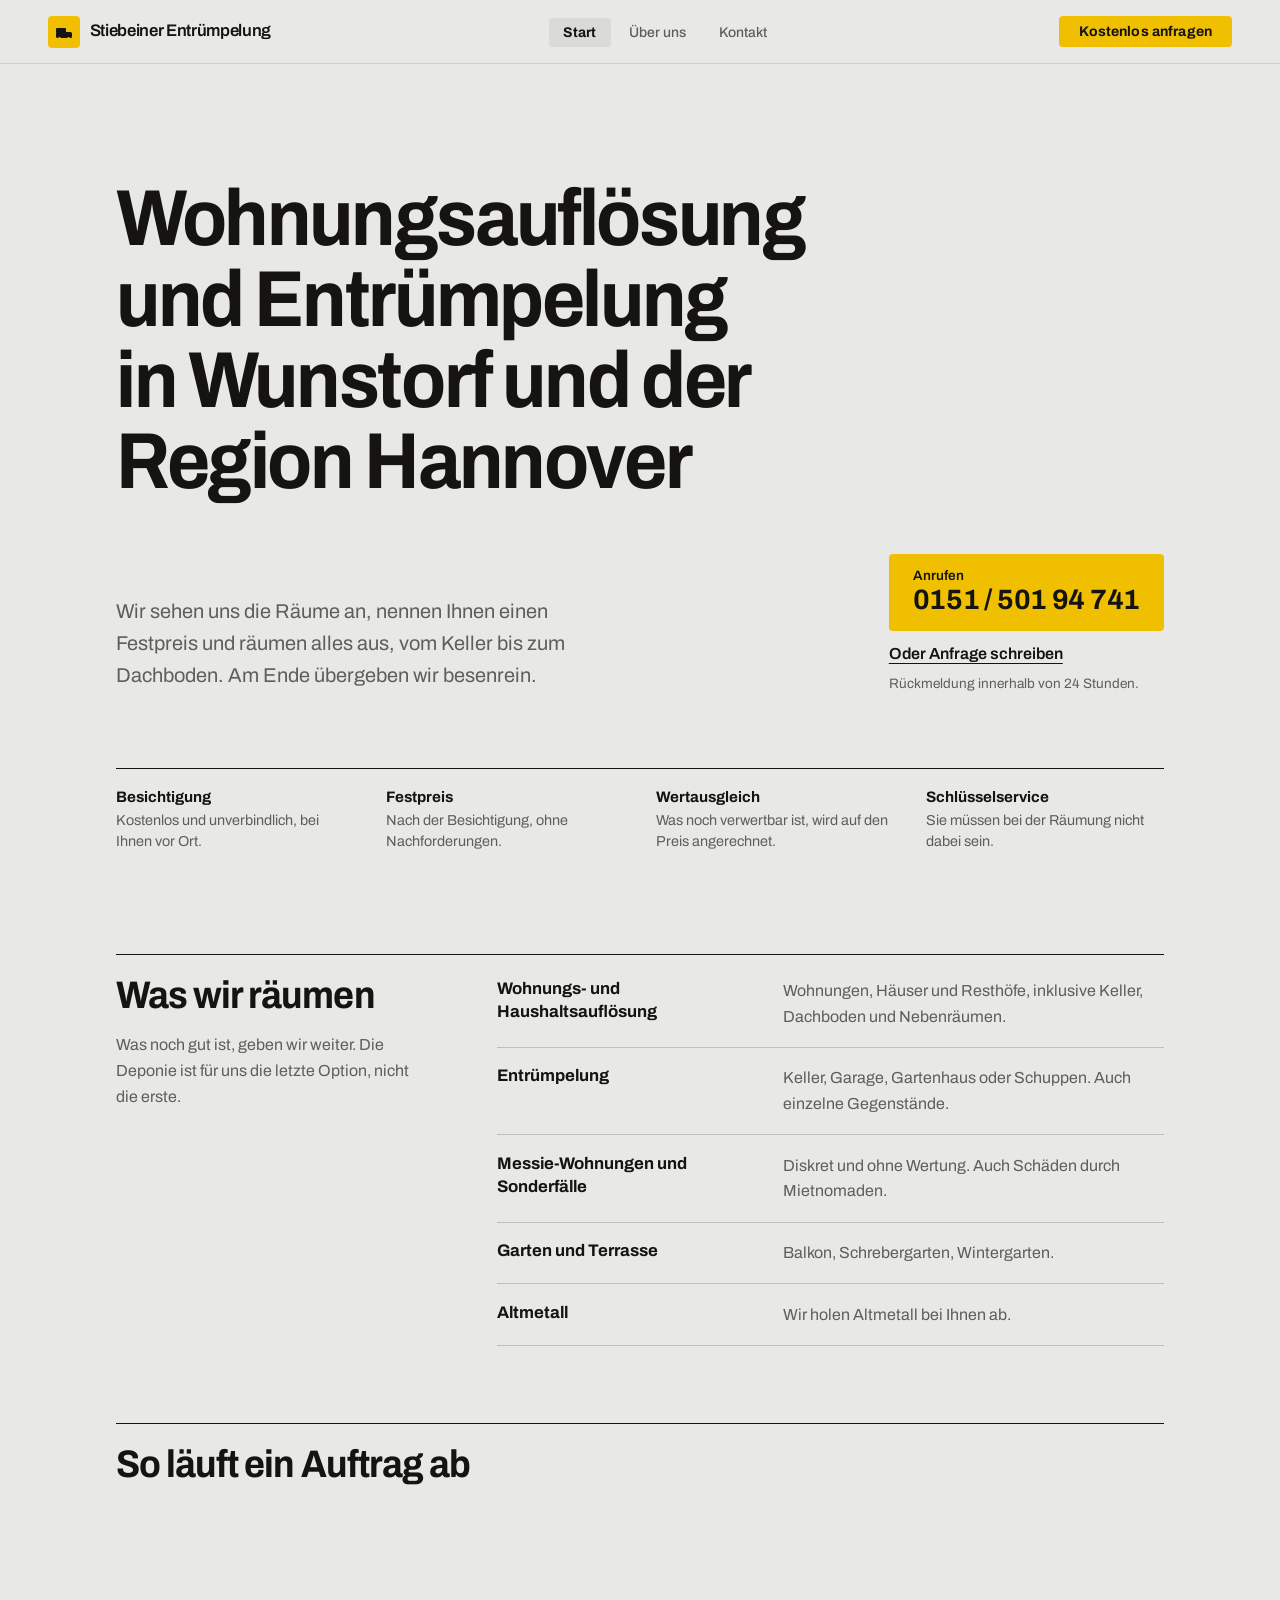
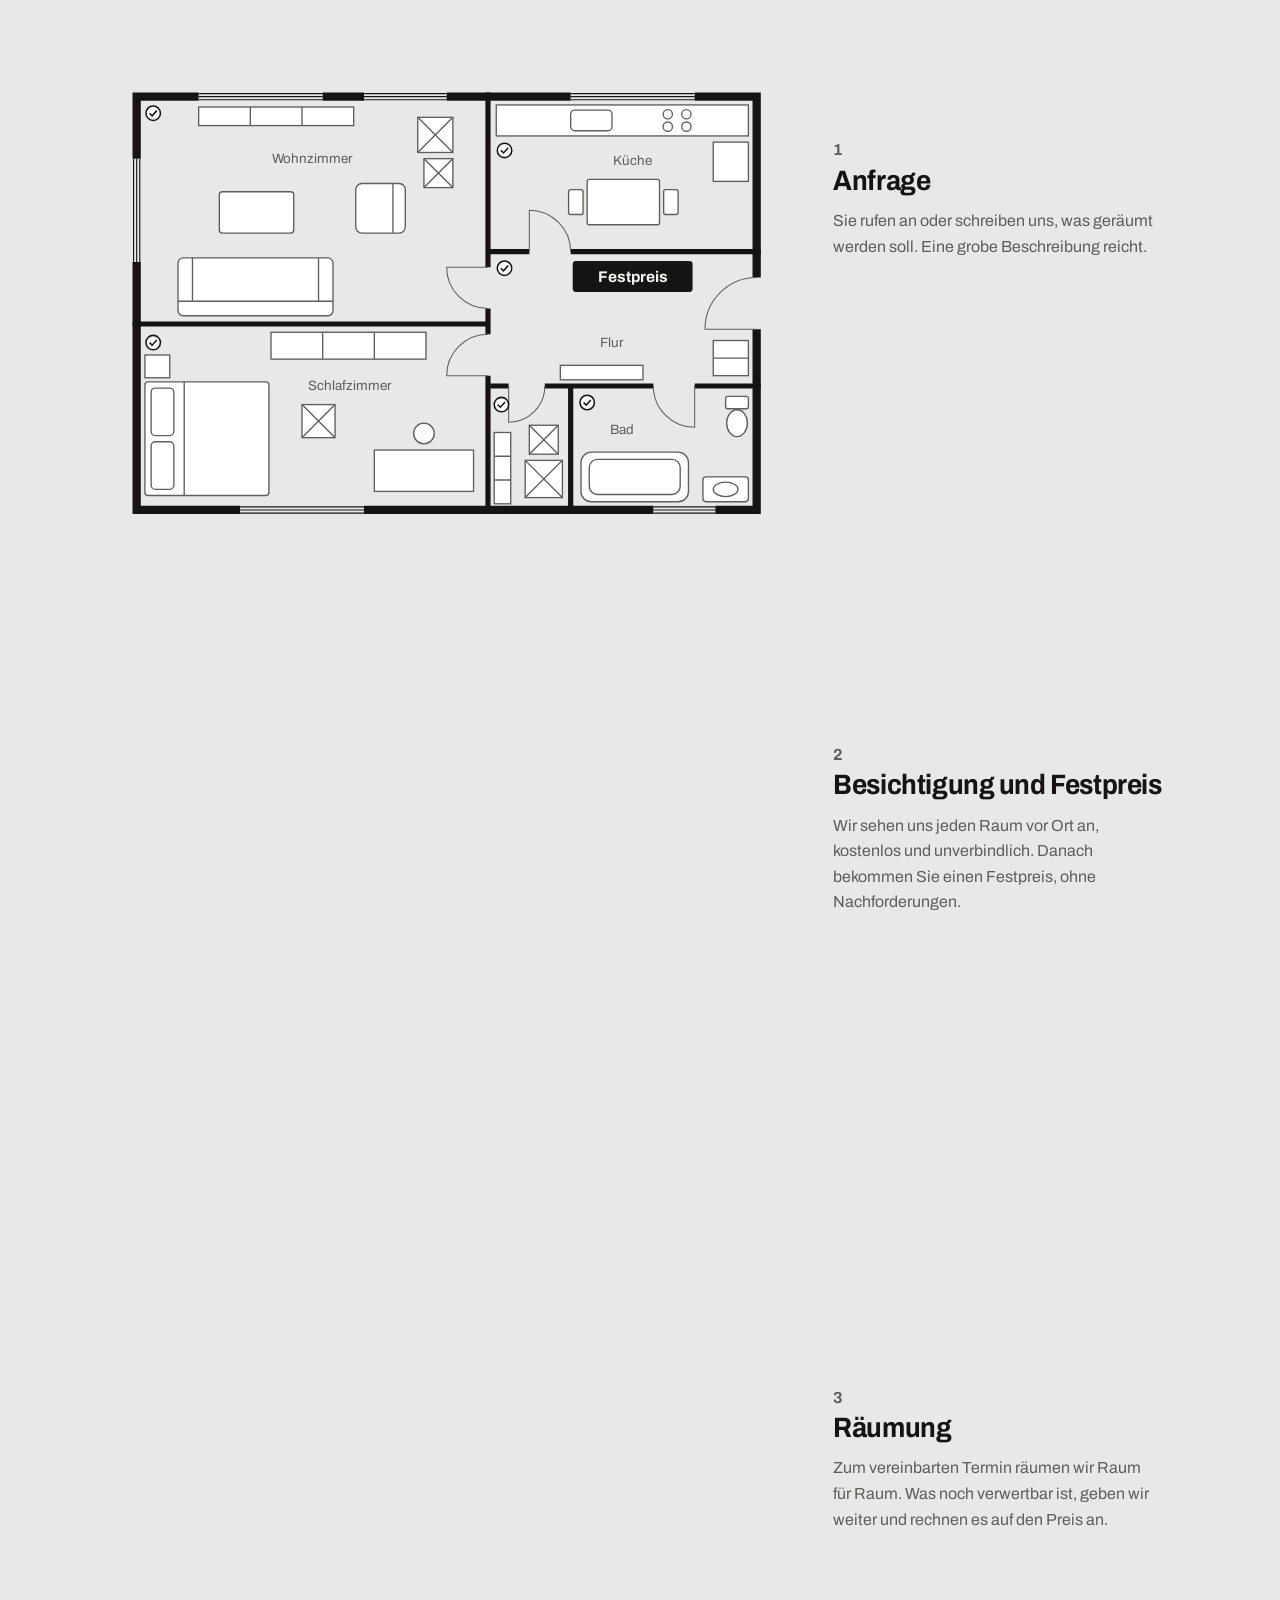
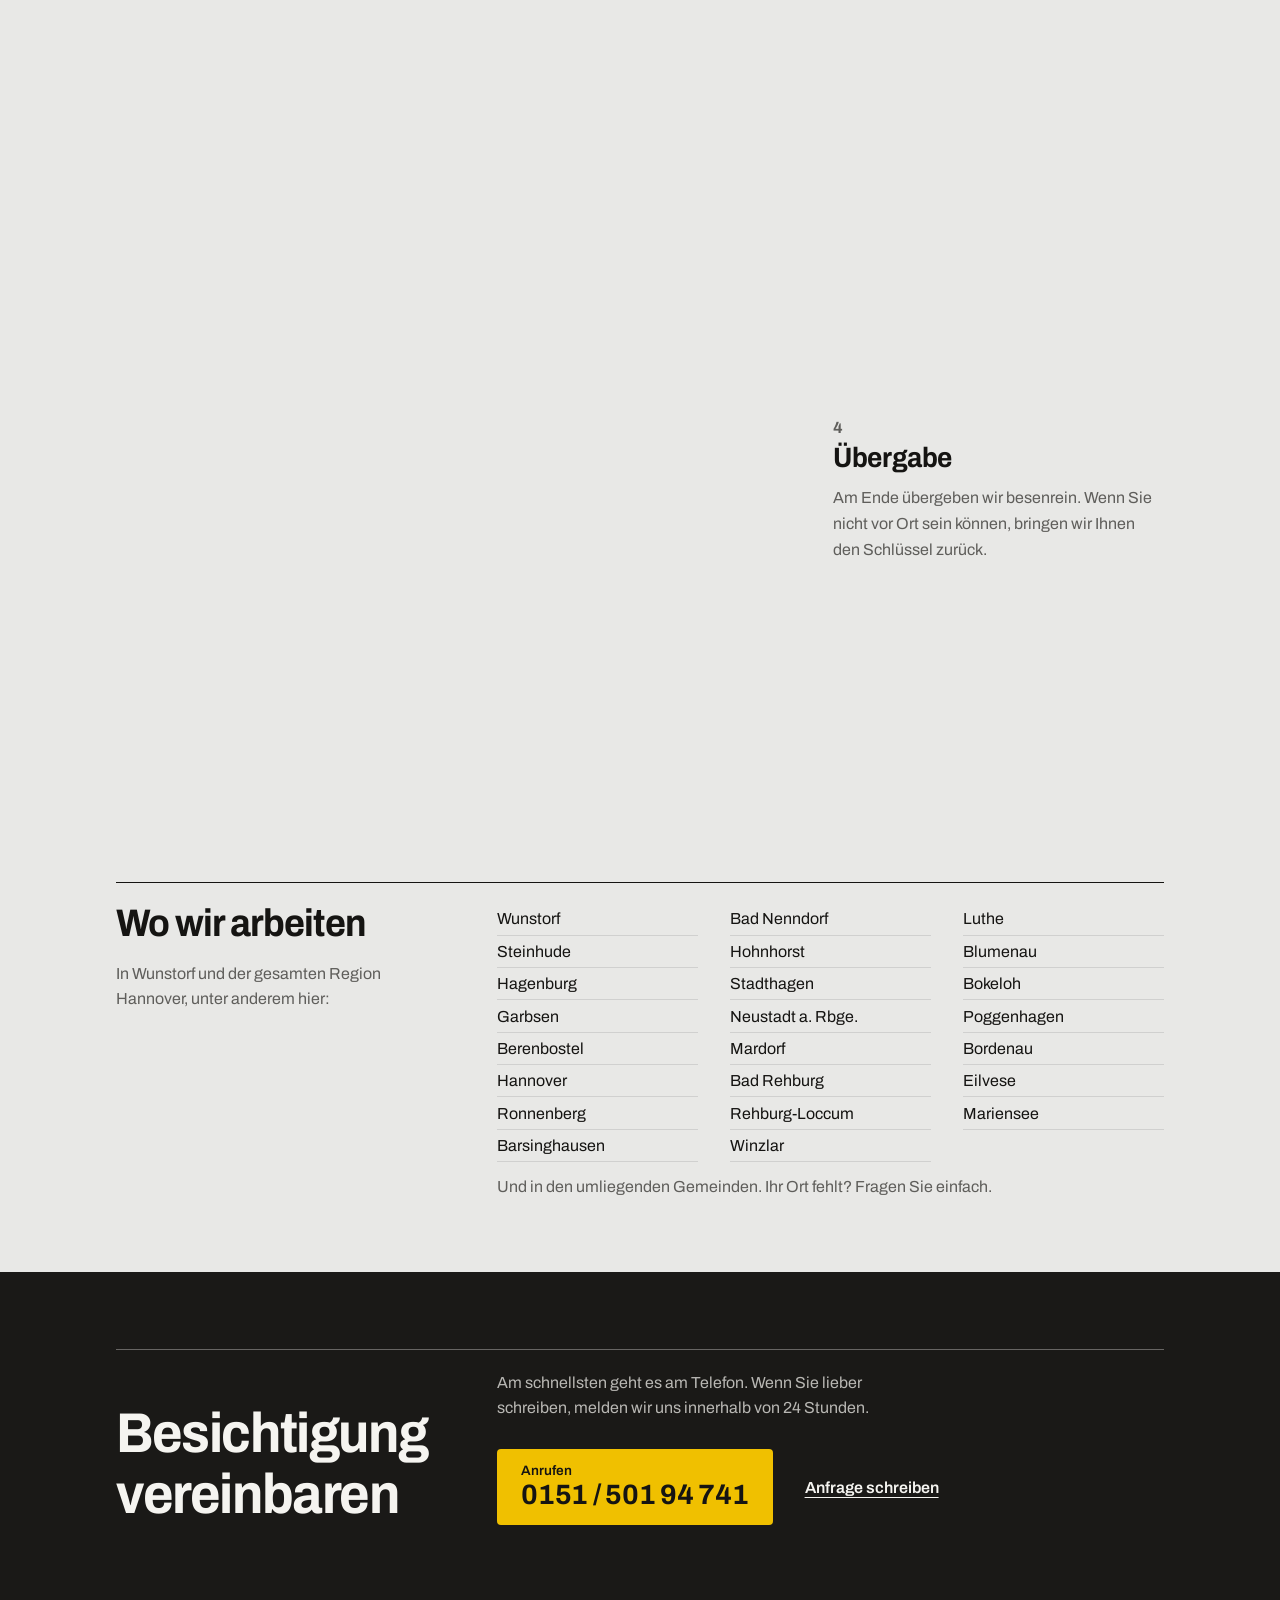
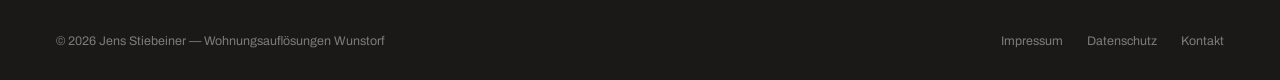
==== commit 6a9218d2: "feat: floor-plan process section on the homepage (prototype) Replaces the process list with a sticky" ====
--- a/index.html
+++ b/index.html
@@ -87,31 +87,136 @@
     }
 
     /* ───────────────────────────────────────────────────
-       ABSCHLUSS — dunkel, gleiche Aktion wie im Hero
+       ABLAUF — Grundriss, der sich beim Scrollen leert.
+       Die Schritte sind normaler Text; der Grundriss
+       zeigt nur, was im jeweiligen Schritt passiert.
     ─────────────────────────────────────────────────── */
-    .closing {
-      background: var(--bg-dark);
-      color: var(--text-inv);
-    }
-    .closing .block-grid {
-      border-top-color: rgba(245, 244, 240, 0.35);
-      align-items: end;
-    }
-    .closing .block-title {
-      font-size: clamp(2rem, 4.5vw, 3.5rem);
-    }
-    .closing-text {
+    .ablauf-head {
+      padding-top: 1.25rem;
+      border-top: 1px solid var(--text);
+    }
+    .ablauf-grid {
+      display: grid;
+      grid-template-columns: minmax(0, 8fr) minmax(0, 4fr);
+      gap: 0 3.5rem;
+    }
+    .ablauf-plan {
+      position: sticky;
+      top: var(--nav-h);
+      height: calc(100vh - var(--nav-h));
+      display: flex;
+      align-items: center;
+      margin: 0;
+    }
+    .ablauf-plan svg {
+      display: block;
+      width: 100%;
+      max-height: 100%;
+    }
+    .ablauf-steps { list-style: none; }
+    .ablauf-step {
+      min-height: 70vh;
+      display: flex;
+      flex-direction: column;
+      justify-content: center;
+      padding: 2rem 0;
+      transition: opacity 0.3s ease;
+    }
+    .ablauf.is-enhanced .ablauf-step { opacity: 0.3; }
+    .ablauf.is-enhanced .ablauf-step.is-active { opacity: 1; }
+    .ablauf-num {
+      font-weight: 700;
+      color: var(--text-muted);
+      font-variant-numeric: tabular-nums;
+    }
+    .ablauf-step h3 {
+      margin-top: 0.4rem;
+      font-size: clamp(1.35rem, 2.2vw, 1.75rem);
+      font-weight: 700;
+      font-stretch: 92%;
+      letter-spacing: -0.015em;
+      line-height: 1.15;
+    }
+    .ablauf-step p {
+      margin-top: 0.7rem;
       line-height: 1.6;
-      color: rgba(245, 244, 240, 0.72);
-      max-width: 44ch;
-    }
-    .closing-actions {
-      display: flex;
-      flex-wrap: wrap;
-      align-items: center;
-      gap: 1.25rem 2rem;
-      margin-top: 1.75rem;
-    }
+      color: var(--text-muted);
+      max-width: 36ch;
+    }
+    @media (max-width: 760px) {
+      .ablauf-grid { grid-template-columns: 1fr; }
+      .ablauf-plan {
+        z-index: 2;
+        height: auto;
+        padding: 0.75rem 0;
+        background: var(--bg);
+        border-bottom: 1px solid var(--border);
+      }
+      .ablauf-step { min-height: 55vh; }
+      .plan-label { display: none; } /* bei Handybreite unlesbar klein */
+    }
+
+    /* Grundriss-Zeichnung */
+    .plan-floor { fill: transparent; transition: fill 0.6s ease; }
+    .plan-wall { fill: none; stroke: var(--text); }
+    .plan-wall--outer { stroke-width: 8; }
+    .plan-wall--inner { stroke-width: 5; }
+    .plan-window { fill: none; stroke: var(--text); stroke-width: 1.1; }
+    .plan-door { fill: none; stroke: var(--text-muted); stroke-width: 1; }
+    .plan-items {
+      fill: var(--surface-2);
+      stroke: var(--text-muted);
+      stroke-width: 1.3;
+      transition: opacity 0.45s ease, transform 0.7s var(--ease-out);
+    }
+    .plan-label {
+      font-family: var(--font-body);
+      font-size: 13px;
+      fill: var(--text-muted);
+    }
+    .plan-check {
+      fill: var(--surface-2);
+      stroke: var(--text);
+      stroke-width: 1.5;
+      opacity: 0;
+      transition: opacity 0.3s ease;
+    }
+    .plan-price, .plan-final { opacity: 0; transition: opacity 0.4s ease; }
+    .plan-price rect { fill: var(--text); }
+    .plan-price text {
+      font-family: var(--font-body);
+      font-size: 15px;
+      font-weight: 700;
+      fill: var(--text-inv);
+    }
+    .plan-final-title {
+      font-family: var(--font-display);
+      font-size: 30px;
+      font-weight: 700;
+      font-stretch: 92%;
+      letter-spacing: -0.02em;
+      fill: var(--text);
+    }
+    .plan-key { fill: none; stroke: var(--text); stroke-width: 2; }
+    .plan-final-note {
+      font-family: var(--font-body);
+      font-size: 15px;
+      font-weight: 700;
+      fill: var(--text);
+    }
+
+    /* Zustände (data-stage setzt ablauf.js) */
+    [data-stage="2"] .plan-check {
+      opacity: 1;
+      transition-delay: calc(var(--i) * 140ms);
+    }
+    [data-stage="2"] .plan-price { opacity: 1; transition-delay: 0.9s; }
+    .plan-room.is-cleared .plan-items {
+      opacity: 0;
+      transform: translate(var(--dx), var(--dy));
+    }
+    [data-stage="4"] .plan-floor { fill: var(--surface-2); }
+    [data-stage="4"] .plan-final { opacity: 1; transition-delay: 0.3s; }
   </style>
   <script type="application/ld+json">
   {
@@ -237,21 +342,112 @@
     </div>
   </section>
 
-  <section class="block" aria-labelledby="ablaufTitle">
-    <div class="block-grid">
+  <section class="block ablauf" id="ablauf" aria-labelledby="ablaufTitle">
+    <div class="ablauf-head">
       <h2 class="block-title" id="ablaufTitle">So läuft ein Auftrag ab</h2>
-      <ol class="rows">
-        <li>
-          <span class="rows-term"><span class="rows-num">1</span>Anfrage</span>
-          <span class="rows-desc">Sie rufen an oder schreiben uns. Eine grobe Beschreibung reicht.</span>
-        </li>
-        <li>
-          <span class="rows-term"><span class="rows-num">2</span>Besichtigung und Festpreis</span>
-          <span class="rows-desc">Wir sehen uns alles vor Ort an, kostenlos und unverbindlich. Danach bekommen Sie einen Festpreis.</span>
-        </li>
-        <li>
-          <span class="rows-term"><span class="rows-num">3</span>Räumung und Übergabe</span>
-          <span class="rows-desc">Wir räumen zum vereinbarten Termin und übergeben besenrein. Den Schlüssel können Sie uns überlassen.</span>
+    </div>
+    <div class="ablauf-grid">
+      <figure class="ablauf-plan" data-stage="1">
+    <svg viewBox="0 0 640 440" role="img" aria-labelledby="planTitle">
+      <title id="planTitle">Grundriss einer Wohnung, die Raum für Raum geräumt und besenrein übergeben wird</title>
+      <rect class="plan-floor" data-floor="wohnen" x="20" y="20" width="340" height="220"/>
+      <rect class="plan-floor" data-floor="schlafen" x="20" y="240" width="340" height="180"/>
+      <rect class="plan-floor" data-floor="kueche" x="360" y="20" width="260" height="150"/>
+      <rect class="plan-floor" data-floor="bad" x="440" y="300" width="180" height="120"/>
+      <rect class="plan-floor" data-floor="kammer" x="360" y="300" width="80" height="120"/>
+      <rect class="plan-floor" data-floor="flur" x="360" y="170" width="260" height="130"/>
+      <g class="plan-room" data-room="wohnen" data-clear-order="1">
+        <g class="plan-items" style="--dx:24px;--dy:0px">
+        <rect x="80" y="30" width="150" height="18"/><path d="M130 30 V48 M180 30 V48"/>
+        <rect x="100" y="112" width="72" height="40" rx="3"/>
+        <rect x="232" y="104" width="48" height="48" rx="6"/><path d="M268 104 V152"/>
+        <rect x="60" y="176" width="150" height="56" rx="5"/><path d="M60 218 H210 M74 176 V218 M196 176 V218"/>
+        <rect x="292" y="40" width="34" height="34"/><path d="M292 40 L326 74 M326 40 L292 74"/><rect x="298" y="80" width="28" height="28"/><path d="M298 80 L326 108 M326 80 L298 108"/>
+        </g>
+      </g>
+      <g class="plan-room" data-room="schlafen" data-clear-order="2">
+        <g class="plan-items" style="--dx:24px;--dy:0px">
+        <rect x="28" y="296" width="120" height="110" rx="3"/>
+        <rect x="34" y="302" width="22" height="46" rx="4"/><rect x="34" y="354" width="22" height="46" rx="4"/><path d="M66 296 V406"/>
+        <rect x="28" y="270" width="24" height="22"/>
+        <rect x="150" y="248" width="150" height="26"/><path d="M200 248 V274 M250 248 V274"/>
+        <rect x="250" y="362" width="96" height="40"/><circle cx="298" cy="346" r="10"/>
+        <rect x="180" y="318" width="32" height="32"/><path d="M180 318 L212 350 M212 318 L180 350"/>
+        </g>
+      </g>
+      <g class="plan-room" data-room="kueche" data-clear-order="3">
+        <g class="plan-items" style="--dx:0px;--dy:16px">
+        <rect x="368" y="28" width="244" height="30"/><rect x="440" y="33" width="40" height="20" rx="4"/>
+        <circle cx="534" cy="37" r="4.5"/><circle cx="552" cy="37" r="4.5"/><circle cx="534" cy="49" r="4.5"/><circle cx="552" cy="49" r="4.5"/>
+        <rect x="578" y="64" width="34" height="38"/>
+        <rect x="456" y="100" width="70" height="44" rx="2"/><rect x="438" y="110" width="14" height="24" rx="2"/><rect x="530" y="110" width="14" height="24" rx="2"/>
+        </g>
+      </g>
+      <g class="plan-room" data-room="bad" data-clear-order="4">
+        <g class="plan-items" style="--dx:0px;--dy:-16px">
+        <rect x="450" y="364" width="104" height="48" rx="10"/><rect x="458" y="371" width="88" height="34" rx="8"/>
+        <rect x="590" y="310" width="22" height="12" rx="2"/><ellipse cx="601" cy="336" rx="10" ry="13"/>
+        <rect x="568" y="388" width="44" height="24" rx="3"/><ellipse cx="590" cy="400" rx="12" ry="7"/>
+        </g>
+      </g>
+      <g class="plan-room" data-room="kammer" data-clear-order="5">
+        <g class="plan-items" style="--dx:0px;--dy:-16px">
+        <rect x="366" y="345" width="16" height="69"/><path d="M366 368 H382 M366 391 H382"/>
+        <rect x="400" y="338" width="28" height="28"/><path d="M400 338 L428 366 M428 338 L400 366"/><rect x="396" y="372" width="36" height="36"/><path d="M396 372 L432 408 M432 372 L396 408"/>
+        </g>
+      </g>
+      <g class="plan-room" data-room="flur" data-clear-order="6">
+        <g class="plan-items" style="--dx:24px;--dy:0px">
+        <rect x="430" y="280" width="80" height="14"/>
+        <rect x="578" y="256" width="34" height="34"/><path d="M578 273 H612"/>
+        </g>
+      </g>
+      <path class="plan-wall plan-wall--outer" d="M16 20 H80 M200 20 H240 M320 20 H440 M560 20 H624 M620 16 V195 M620 245 V424 M16 420 H120 M240 420 H520 M580 420 H624 M20 16 V80 M20 180 V424"/>
+      <path class="plan-wall plan-wall--inner" d="M360 16 V185 M360 225 V250 M360 290 V424 M16 240 H362.5 M357.5 170 H400 M440 170 H624 M357.5 300 H380 M415 300 H520 M560 300 H624 M440 297.5 V424"/>
+      <path class="plan-window" d="M80 17 H200 M80 20 H200 M80 23 H200 M240 17 H320 M240 20 H320 M240 23 H320 M440 17 H560 M440 20 H560 M440 23 H560 M120 417 H240 M120 420 H240 M120 423 H240 M520 417 H580 M520 420 H580 M520 423 H580 M17 80 V180 M20 80 V180 M23 80 V180"/>
+      <path class="plan-door" d="M360 185 L320 185 A40 40 0 0 0 360 225 M360 290 L320 290 A40 40 0 0 1 360 250 M400 170 L400 130 A40 40 0 0 1 440 170 M380 300 L380 335 A35 35 0 0 0 415 300 M560 300 L560 340 A40 40 0 0 1 520 300 M620 245 L570 245 A50 50 0 0 1 620 195"/>
+      <text class="plan-label" x="190" y="84" text-anchor="middle">Wohnzimmer</text>
+      <text class="plan-label" x="226" y="304" text-anchor="middle">Schlafzimmer</text>
+      <text class="plan-label" x="500" y="86" text-anchor="middle">Küche</text>
+      <text class="plan-label" x="490" y="346" text-anchor="middle">Bad</text>
+      <text class="plan-label" x="480" y="262" text-anchor="middle">Flur</text>
+      <g class="plan-check" style="--i:0" transform="translate(36 36)"><circle r="7"/><path d="M-3.5 0 L-1 2.5 L3.5 -2.5"/></g>
+      <g class="plan-check" style="--i:1" transform="translate(36 258)"><circle r="7"/><path d="M-3.5 0 L-1 2.5 L3.5 -2.5"/></g>
+      <g class="plan-check" style="--i:2" transform="translate(376 72)"><circle r="7"/><path d="M-3.5 0 L-1 2.5 L3.5 -2.5"/></g>
+      <g class="plan-check" style="--i:3" transform="translate(456 316)"><circle r="7"/><path d="M-3.5 0 L-1 2.5 L3.5 -2.5"/></g>
+      <g class="plan-check" style="--i:4" transform="translate(373 318)"><circle r="7"/><path d="M-3.5 0 L-1 2.5 L3.5 -2.5"/></g>
+      <g class="plan-check" style="--i:5" transform="translate(376 186)"><circle r="7"/><path d="M-3.5 0 L-1 2.5 L3.5 -2.5"/></g>
+      <g class="plan-price">
+        <rect x="442" y="179" width="116" height="30" rx="3"/>
+        <text x="500" y="199" text-anchor="middle">Festpreis</text>
+      </g>
+      <g class="plan-final">
+        <text class="plan-final-title" x="190" y="140" text-anchor="middle">Besenrein</text>
+        <g class="plan-key" transform="translate(440 194)"><circle r="6"/><path d="M6 0 H24 M18 0 V5 M22 0 V4"/></g>
+        <text class="plan-final-note" x="470" y="199">Schlüssel zurück</text>
+      </g>
+    </svg>
+      </figure>
+      <ol class="ablauf-steps">
+        <li class="ablauf-step">
+          <span class="ablauf-num">1</span>
+          <h3>Anfrage</h3>
+          <p>Sie rufen an oder schreiben uns, was geräumt werden soll. Eine grobe Beschreibung reicht.</p>
+        </li>
+        <li class="ablauf-step">
+          <span class="ablauf-num">2</span>
+          <h3>Besichtigung und Festpreis</h3>
+          <p>Wir sehen uns jeden Raum vor Ort an, kostenlos und unverbindlich. Danach bekommen Sie einen Festpreis, ohne Nachforderungen.</p>
+        </li>
+        <li class="ablauf-step">
+          <span class="ablauf-num">3</span>
+          <h3>Räumung</h3>
+          <p>Zum vereinbarten Termin räumen wir Raum für Raum. Was noch verwertbar ist, geben wir weiter und rechnen es auf den Preis an.</p>
+        </li>
+        <li class="ablauf-step">
+          <span class="ablauf-num">4</span>
+          <h3>Übergabe</h3>
+          <p>Am Ende übergeben wir besenrein. Wenn Sie nicht vor Ort sein können, bringen wir Ihnen den Schlüssel zurück.</p>
         </li>
       </ol>
     </div>
@@ -324,6 +520,7 @@
     </div>
   </footer>
 
+  <script src="ablauf.js" defer></script>
   <script>
     const nav = document.getElementById('siteNav');
     window.addEventListener('scroll', () => {
--- a/site.css
+++ b/site.css
@@ -63,6 +63,7 @@
 img { display: block; max-width: 100%; }
 a { color: inherit; text-decoration: none; }
 button { cursor: pointer; border: none; background: none; font: inherit; }
+:focus-visible { outline: 2px solid var(--text); outline-offset: 3px; }
 
 /* ── Navigation ──────────────────────────────────────────── */
 .site-nav {
@@ -276,13 +277,6 @@
   max-width: 62ch;
 }
 
-/* ── Accent stripe divider ───────────────────────────────── */
-.stripe-divider {
-  width: 100%;
-  height: 3px;
-  background: var(--accent);
-}
-
 /* ── Editorial blocks ────────────────────────────────────────
  * Abschnitt = Linie oben, Überschrift links, Inhalt rechts.
  * Keine Karten, keine Deko-Nummern, keine Eyebrows.
@@ -344,6 +338,11 @@
   line-height: 1.6;
   color: var(--text-muted);
 }
+.rows-desc a {
+  color: var(--text);
+  text-decoration: underline;
+  text-underline-offset: 3px;
+}
 @media (max-width: 560px) {
   .rows > li { grid-template-columns: 1fr; }
 }
@@ -363,6 +362,63 @@
   margin-top: 1rem;
   color: var(--text-muted);
 }
+
+/* Seiten-Intro für Unterseiten: wie der Hero der Startseite, eine Stufe kleiner */
+.page-intro {
+  max-width: 1160px;
+  margin: 0 auto;
+  padding: clamp(3rem, 8vw, 6rem) clamp(1.25rem, 5vw, 3.5rem) clamp(1rem, 2vw, 1.5rem);
+}
+.page-title {
+  font-family: var(--font-display);
+  font-size: clamp(2.1rem, 5.2vw, 4.25rem);
+  font-weight: 700;
+  font-stretch: 92%;
+  line-height: 1.03;
+  letter-spacing: -0.03em;
+  max-width: 18ch;
+  text-wrap: balance;
+}
+.page-lead {
+  margin-top: 1.5rem;
+  font-size: clamp(1.05rem, 1.6vw, 1.25rem);
+  line-height: 1.6;
+  color: var(--text-muted);
+  max-width: 52ch;
+}
+.page-actions {
+  display: flex;
+  flex-wrap: wrap;
+  align-items: center;
+  gap: 1rem 2rem;
+  margin-top: 2rem;
+}
+
+/* Abschluss-Band: dunkel, gleiche Aktion wie oben */
+.closing {
+  background: var(--bg-dark);
+  color: var(--text-inv);
+}
+.closing .block-grid {
+  border-top-color: rgba(245, 244, 240, 0.35);
+  align-items: end;
+}
+.closing .block-title {
+  font-size: clamp(2rem, 4.5vw, 3.5rem);
+}
+.closing-text {
+  line-height: 1.6;
+  color: rgba(245, 244, 240, 0.72);
+  max-width: 44ch;
+}
+.closing-actions {
+  display: flex;
+  flex-wrap: wrap;
+  align-items: center;
+  gap: 1.25rem 2rem;
+  margin-top: 1.75rem;
+}
+.closing :focus-visible { outline-color: var(--text-inv); }
 
 /* ── Aktionen ────────────────────────────────────────────── */
 /* Gelb nur hier: Anrufen ist die Haupthandlung der Seite */
@@ -396,22 +452,8 @@
 }
 .text-link:hover { text-decoration-thickness: 2px; }
 
-/* ── Dark band (CTA strip) ───────────────────────────────── */
-.dark-band {
-  background: var(--bg-dark);
-  color: var(--text-inv);
-}
-
 /* ── Contact form ────────────────────────────────────────── */
-.contact-grid {
-  display: grid;
-  grid-template-columns: 1fr 1fr;
-  gap: 3rem;
-  align-items: start;
-  margin-top: 3rem;
-}
-@media (max-width: 760px) { .contact-grid { grid-template-columns: 1fr; } }
-
+.form { max-width: 36rem; }
 .form-group {
   display: flex;
   flex-direction: column;
@@ -419,11 +461,9 @@
   margin-bottom: 1.25rem;
 }
 .form-label {
-  font-size: 0.78rem;
-  font-weight: 700;
-  letter-spacing: 0.12em;
-  text-transform: uppercase;
-  color: var(--text-muted);
+  font-size: 0.95rem;
+  font-weight: 700;
+  color: var(--text);
 }
 .form-input,
 .form-textarea {
@@ -440,71 +480,29 @@
 }
 .form-input:focus,
 .form-textarea:focus {
-  border-color: var(--accent-dark);
-  box-shadow: 0 0 0 3px rgba(240,192,0,0.18);
+  border-color: var(--text);
+  box-shadow: 0 0 0 3px rgba(240,192,0,0.5);
 }
 .form-textarea { resize: vertical; min-height: 140px; line-height: 1.6; }
 .form-note {
-  font-size: 0.78rem;
-  color: var(--text-faint);
-  margin-top: -0.75rem;
-  margin-bottom: 1rem;
+  font-size: 0.85rem;
+  color: var(--text-muted);
+  margin-bottom: 1.25rem;
   line-height: 1.5;
 }
+.form-note a { text-decoration: underline; text-underline-offset: 3px; }
 .form-submit {
-  font-family: var(--font-display);
-  font-size: 0.9rem;
-  font-weight: 600;
-  background: var(--text);
-  color: var(--text-inv);
-  padding: 0.8rem 2rem;
+  font-family: var(--font-body);
+  font-size: 1rem;
+  font-weight: 700;
+  background: var(--accent);
+  color: var(--accent-text);
+  padding: 0.85rem 1.75rem;
   border-radius: var(--radius-sm);
-  letter-spacing: 0.01em;
-  transition: background 0.18s ease, transform 0.18s ease;
-  cursor: pointer;
-  border: none;
-}
-.form-submit:hover {
-  background: var(--bg-dark);
-  transform: translateY(-1px);
-}
-
-/* ── Contact info card ───────────────────────────────────── */
-.contact-info {
-  display: flex;
-  flex-direction: column;
-  gap: 1.5rem;
-}
-.contact-info-row {
-  display: flex;
-  align-items: flex-start;
-  gap: 1rem;
-}
-.contact-info-icon {
-  width: 40px;
-  height: 40px;
-  background: var(--accent);
-  border-radius: var(--radius-sm);
-  display: flex;
-  align-items: center;
-  justify-content: center;
-  flex-shrink: 0;
-}
-.contact-info-icon svg { width: 18px; height: 18px; }
-.contact-info-label {
-  font-size: 0.72rem;
-  font-weight: 700;
-  letter-spacing: 0.12em;
-  text-transform: uppercase;
-  color: var(--text-faint);
-  margin-bottom: 0.2rem;
-}
-.contact-info-value {
-  font-size: 0.95rem;
-  font-weight: 500;
-  color: var(--text);
-}
-.contact-info-value a { color: var(--text); text-decoration: underline; text-underline-offset: 3px; }
+  transition: background 0.18s ease;
+}
+.form-submit:hover { background: var(--accent-dark); }
+
 
 /* ── Footer ──────────────────────────────────────────────── */
 .site-footer {
@@ -528,91 +526,6 @@
   transition: color 0.15s ease;
 }
 .footer-links a:hover { color: rgba(245,244,240,0.85); }
-
-/* ── Scroll reveal ───────────────────────────────────────── */
-.reveal {
-  opacity: 0;
-  transform: translateY(22px);
-  transition: opacity 0.65s var(--ease-out), transform 0.65s var(--ease-out);
-}
-.reveal.visible {
-  opacity: 1;
-  transform: translateY(0);
-}
-.reveal-delay-1 { transition-delay: 0.1s; }
-.reveal-delay-2 { transition-delay: 0.2s; }
-.reveal-delay-3 { transition-delay: 0.3s; }
-.reveal-delay-4 { transition-delay: 0.4s; }
-
-/* ── Über Uns — team / story ─────────────────────────────── */
-.story-grid {
-  display: grid;
-  grid-template-columns: 1fr 1fr;
-  gap: 4rem;
-  align-items: center;
-  margin-top: 2.5rem;
-}
-@media (max-width: 760px) { .story-grid { grid-template-columns: 1fr; gap: 2.5rem; } }
-
-.story-visual {
-  position: relative;
-  border-radius: var(--radius-lg);
-  overflow: hidden;
-  aspect-ratio: 4/3;
-  background: var(--surface);
-  border: 1px solid var(--border);
-}
-.story-visual-inner {
-  width: 100%;
-  height: 100%;
-  display: flex;
-  align-items: center;
-  justify-content: center;
-  color: var(--text-faint);
-}
-/* Accent corner tag on visual */
-.story-visual::after {
-  content: 'Seit 2015';
-  position: absolute;
-  bottom: 1rem;
-  left: 1rem;
-  background: var(--accent);
-  color: var(--accent-text);
-  font-family: var(--font-display);
-  font-size: 0.78rem;
-  font-weight: 600;
-  letter-spacing: 0.04em;
-  padding: 0.3rem 0.65rem;
-  border-radius: var(--radius-sm);
-}
-
-.value-list {
-  list-style: none;
-  display: flex;
-  flex-direction: column;
-  gap: 1rem;
-  margin-top: 1.5rem;
-}
-.value-item {
-  display: flex;
-  align-items: flex-start;
-  gap: 0.9rem;
-  font-size: 0.95rem;
-  line-height: 1.55;
-  color: var(--text-muted);
-}
-.value-bullet {
-  width: 20px;
-  height: 20px;
-  background: var(--accent);
-  border-radius: 50%;
-  display: flex;
-  align-items: center;
-  justify-content: center;
-  flex-shrink: 0;
-  margin-top: 2px;
-}
-.value-bullet svg { width: 11px; height: 11px; color: var(--accent-text); }
 
 /* ── Page hero (non-animation pages) ────────────────────── */
 .page-hero {
@@ -625,5 +538,5 @@
 /* ── Reduced motion ──────────────────────────────────────── */
 @media (prefers-reduced-motion: reduce) {
   html { scroll-behavior: auto; }
-  .reveal { opacity: 1; transform: none; transition: none; }
-}
+  *, *::before, *::after { transition-duration: 0.01ms !important; }
+}
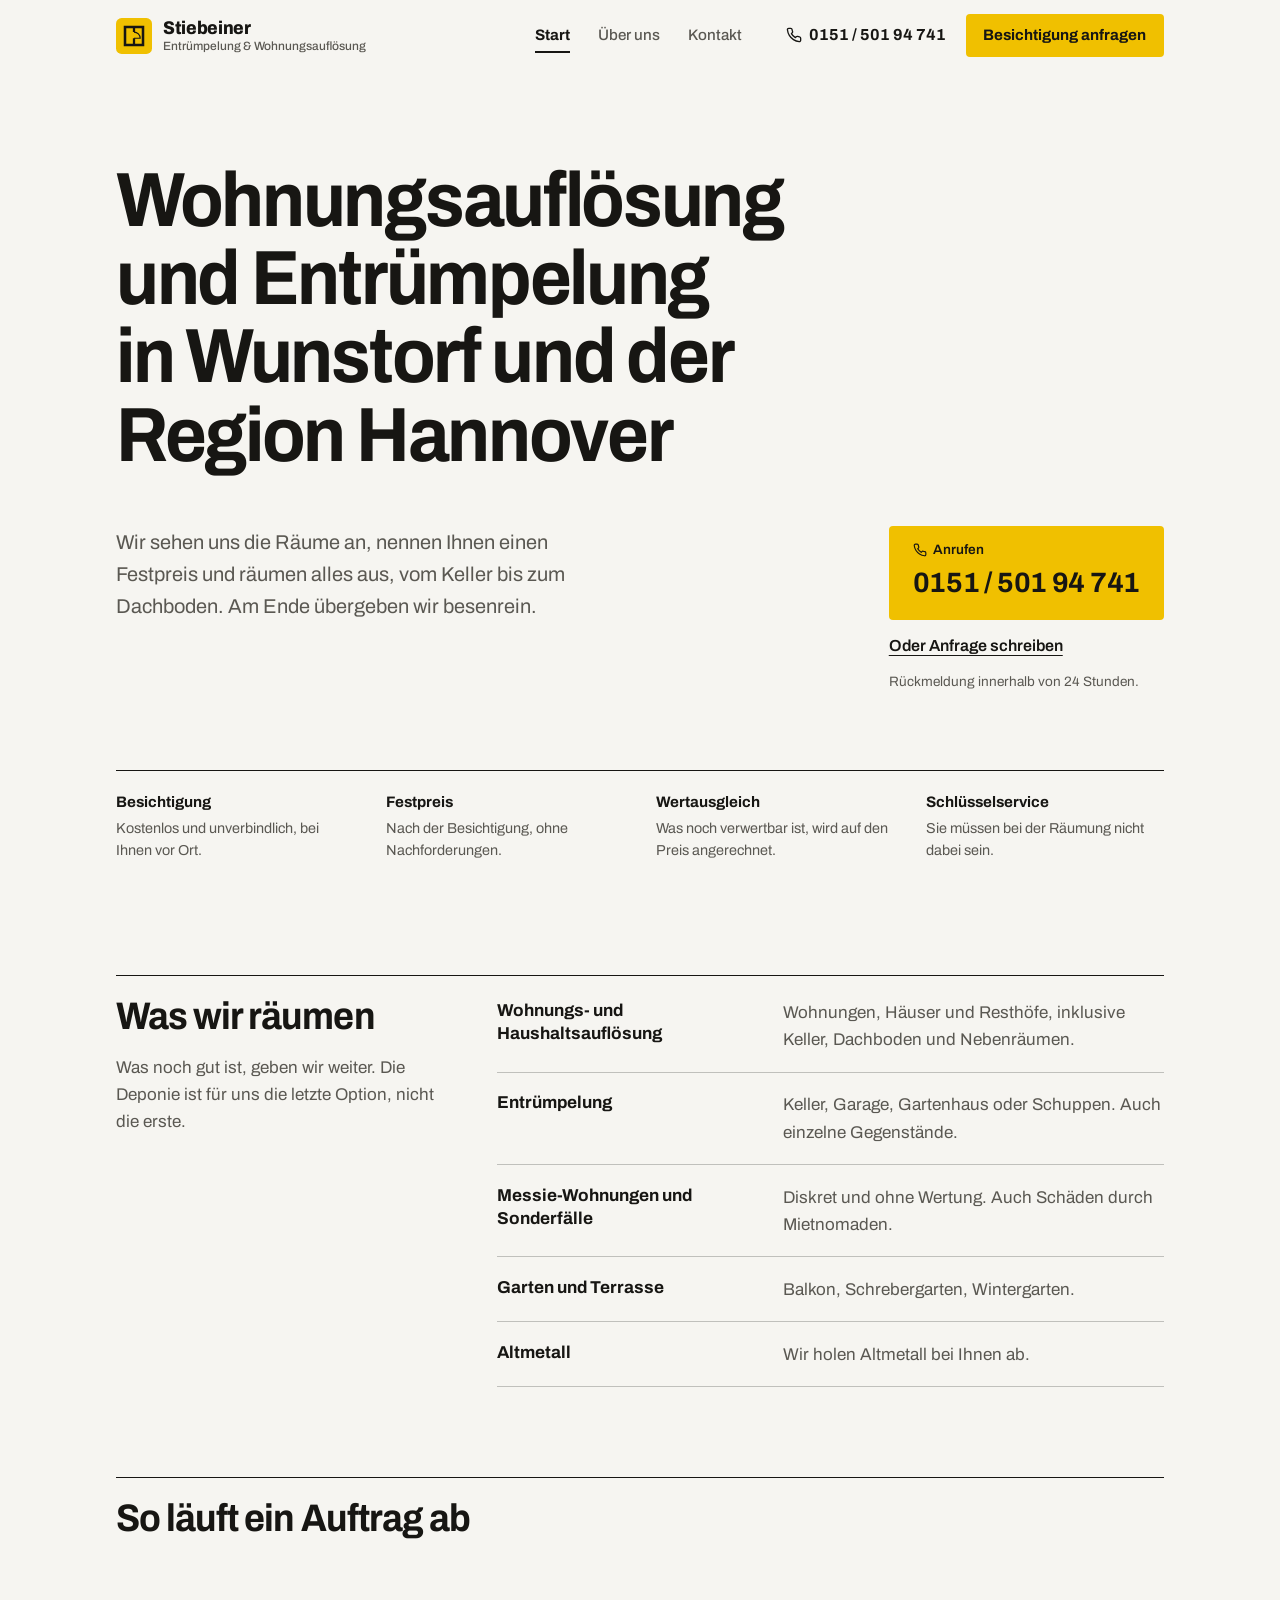
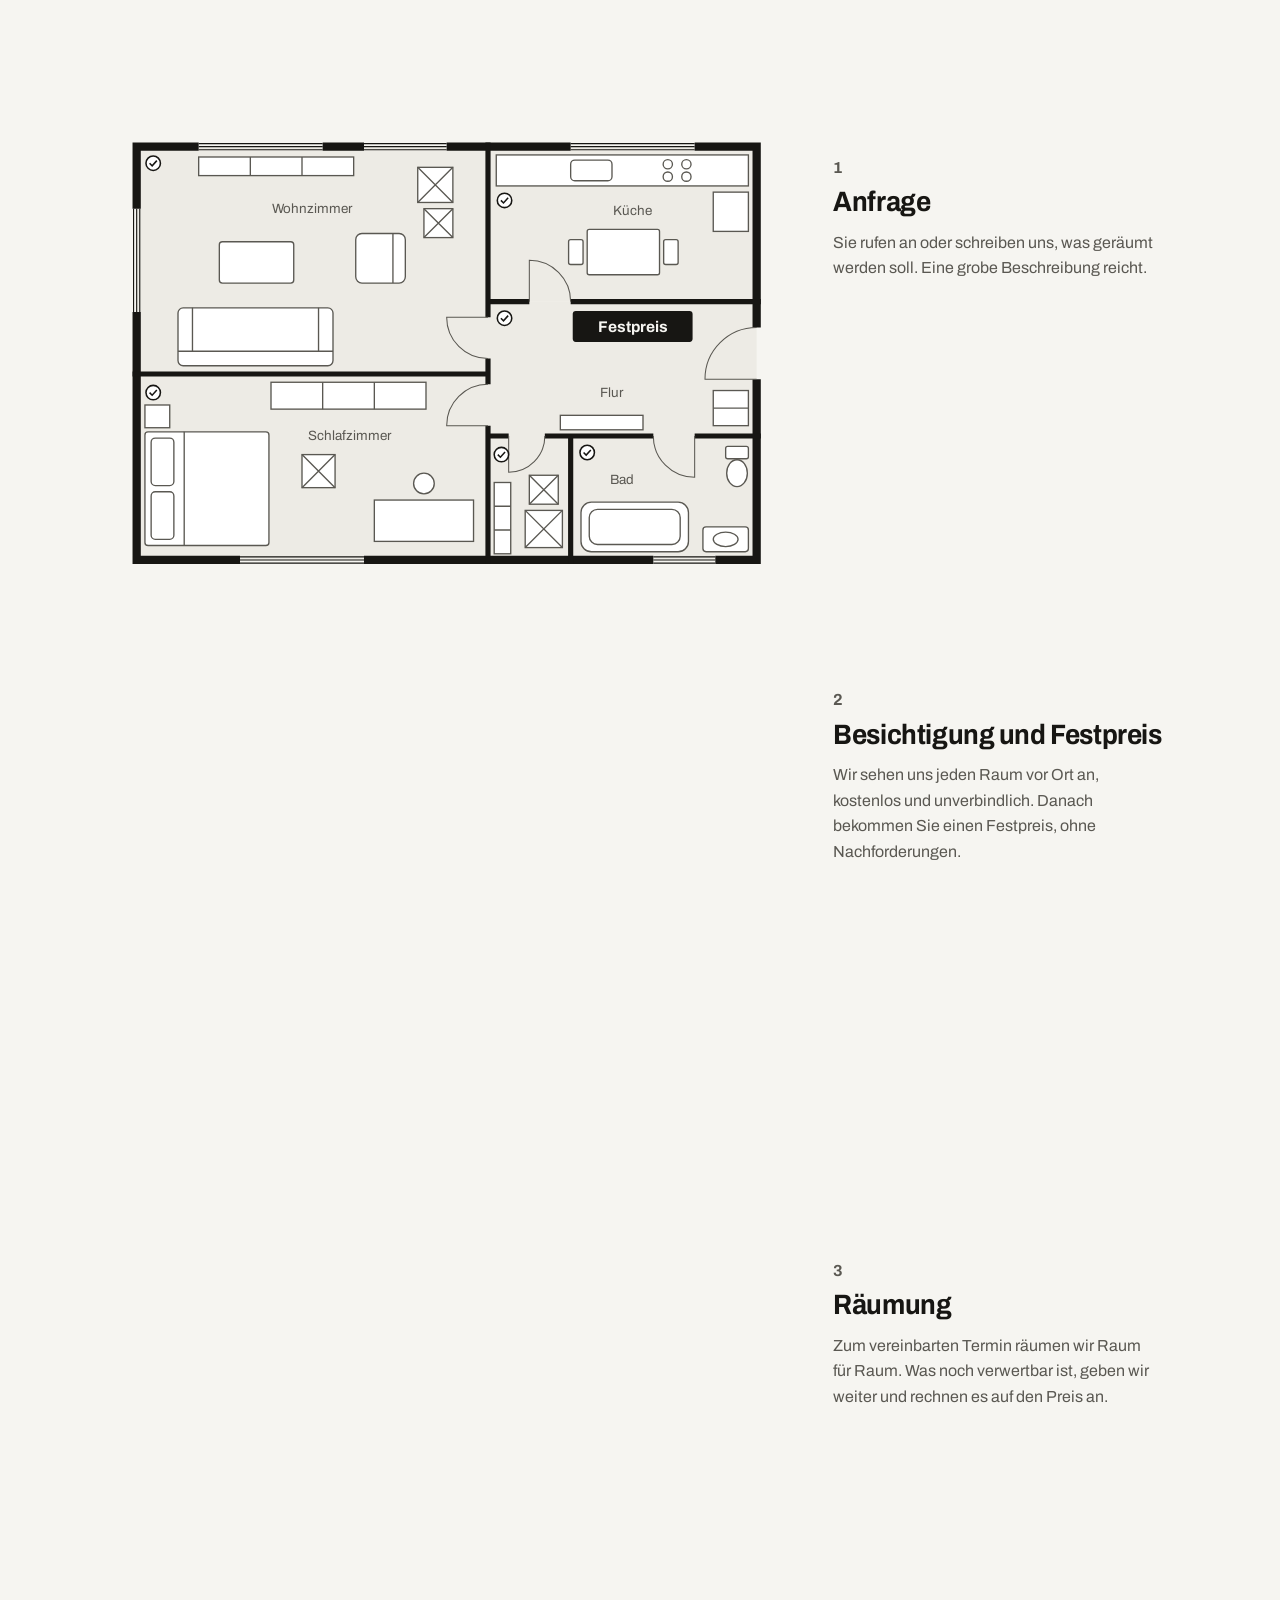
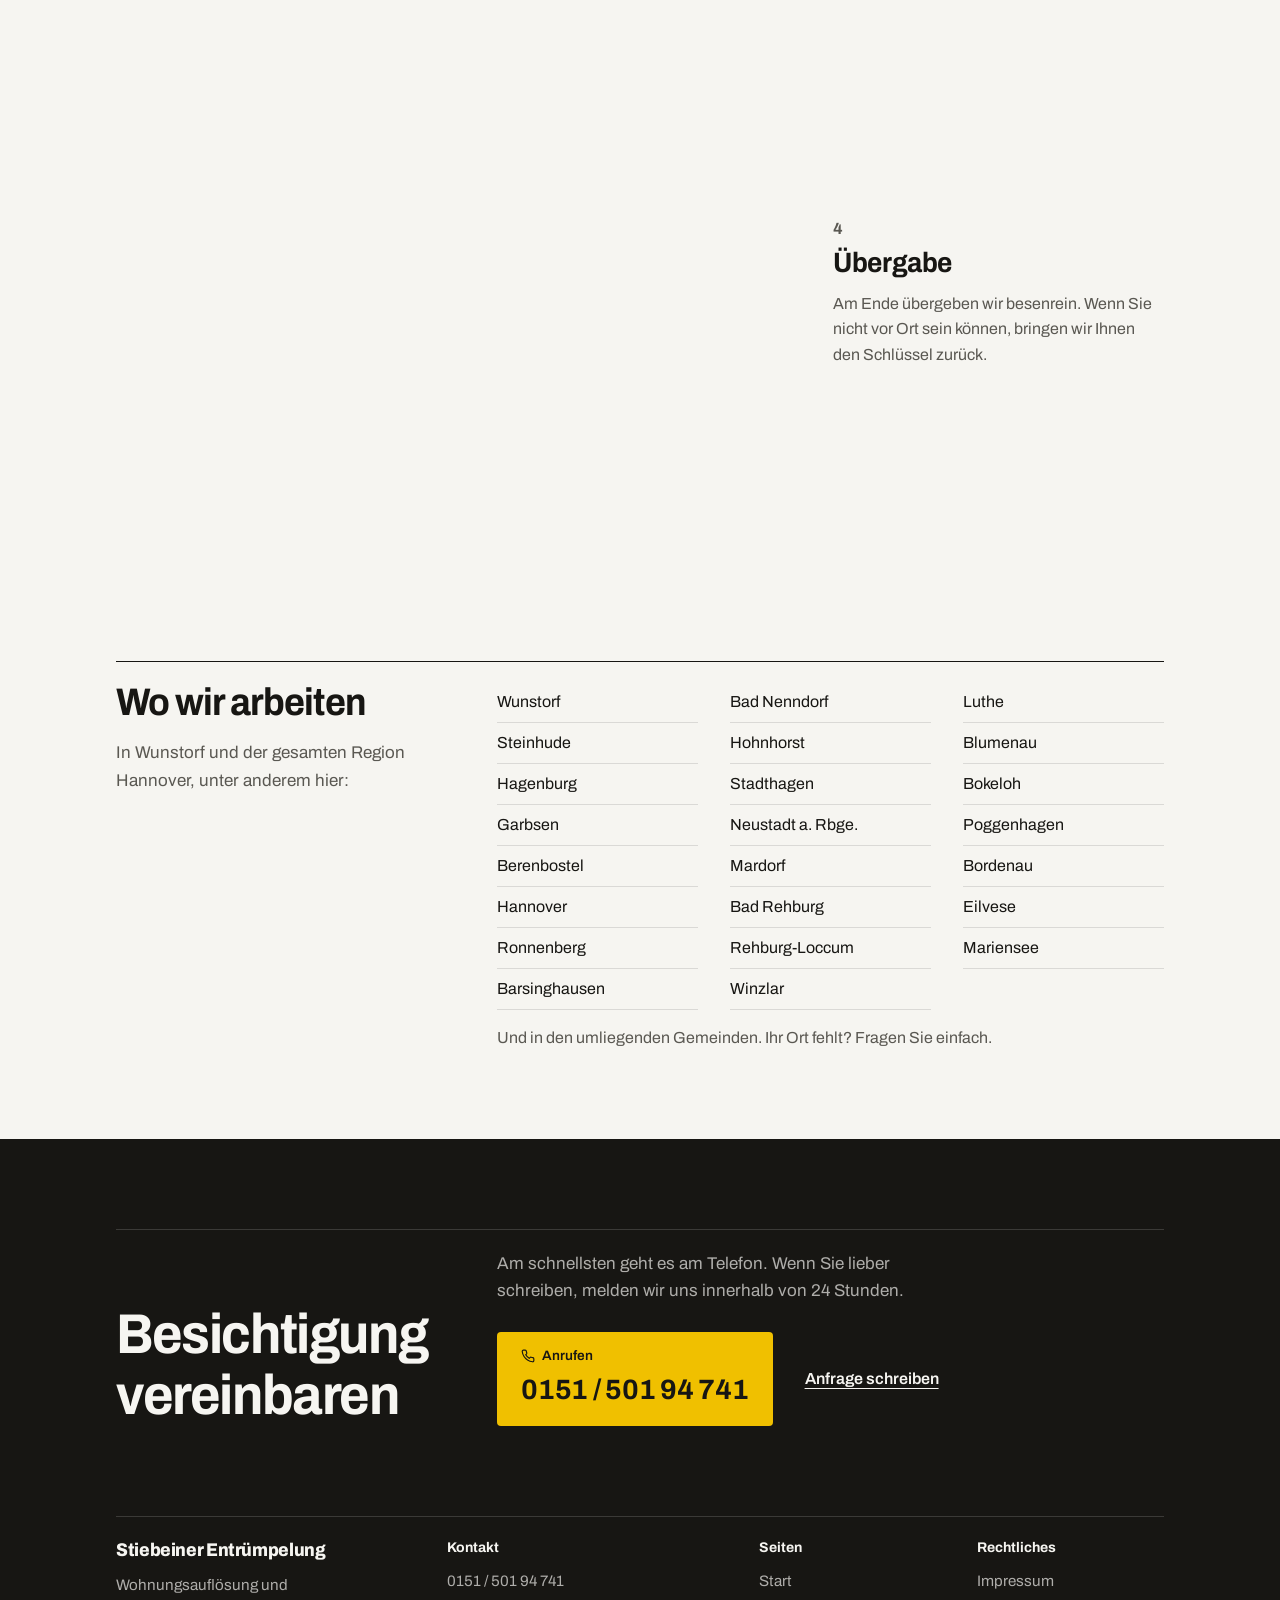
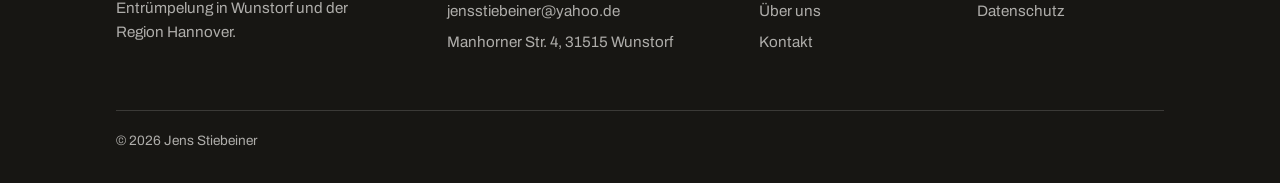
==== commit 92695c68: "feat: polish pass across all pages - Palette: warm paper white, ink and signal yellow (only for acti" ====
--- a/index.html
+++ b/index.html
@@ -11,6 +11,9 @@
   <meta property="og:title" content="Wohnungsauflösungen Wunstorf — Entrümpelung & Haushaltsauflösung" />
   <meta property="og:description" content="Wohnungsauflösung, Haushaltsauflösung und Entrümpelung in Wunstorf und der Region Hannover. Kostenlose Besichtigung, Festpreis, besenreine Übergabe. Tel. 0151 / 501 94 741." />
   <link rel="icon" href="favicon.svg" type="image/svg+xml" />
+  <meta name="theme-color" content="#f6f5f1" />
+  <link rel="apple-touch-icon" href="apple-touch-icon.png" />
+  <meta property="og:image" content="https://sprinter-scroll-animation.vercel.app/og-image.png" />
   <link rel="preload" href="fonts/archivo-latin.woff2" as="font" type="font/woff2" crossorigin />
   <link rel="stylesheet" href="site.css" />
   <style>
@@ -18,13 +21,13 @@
        HERO — nur Typografie, kein Bild.
     ─────────────────────────────────────────────────── */
     .hero {
-      padding: clamp(3rem, 9vw, 7.5rem) clamp(1.25rem, 5vw, 3.5rem) clamp(1rem, 2vw, 1.5rem);
-      max-width: 1160px;
+      padding: clamp(2.5rem, 7vw, 6rem) var(--gutter) clamp(1rem, 2vw, 1.5rem);
+      max-width: var(--container);
       margin: 0 auto;
     }
     .hero-title {
       font-family: var(--font-display);
-      font-size: clamp(2.1rem, 6.2vw, 5.25rem);
+      font-size: clamp(2.1rem, 6vw, 5rem);
       font-weight: 700;
       font-stretch: 92%;
       line-height: 1.02;
@@ -35,12 +38,12 @@
     .hero-body {
       display: grid;
       grid-template-columns: minmax(0, 1fr) auto;
-      align-items: end;
+      align-items: start;
       gap: 2.5rem 4rem;
       margin-top: clamp(2rem, 4vw, 3.5rem);
     }
     .hero-lead {
-      font-size: clamp(1.05rem, 1.6vw, 1.25rem);
+      font-size: clamp(1.075rem, 1.6vw, 1.25rem);
       line-height: 1.6;
       color: var(--text-muted);
       max-width: 44ch;
@@ -115,7 +118,7 @@
     }
     .ablauf-steps { list-style: none; }
     .ablauf-step {
-      min-height: 70vh;
+      min-height: 62vh;
       display: flex;
       flex-direction: column;
       justify-content: center;
@@ -157,7 +160,7 @@
     }
 
     /* Grundriss-Zeichnung */
-    .plan-floor { fill: transparent; transition: fill 0.6s ease; }
+    .plan-floor { fill: var(--surface); transition: fill 0.6s ease; }
     .plan-wall { fill: none; stroke: var(--text); }
     .plan-wall--outer { stroke-width: 8; }
     .plan-wall--inner { stroke-width: 5; }
@@ -238,37 +241,39 @@
 </head>
 <body class="page-body">
 
-  <!-- Navigation -->
-  <nav class="site-nav" id="siteNav">
-    <a href="index.html" class="nav-logo">
-      <span class="nav-logo-mark">
-        <svg viewBox="0 0 18 18" fill="none">
-          <rect x="1" y="9" width="16" height="6" rx="1.5" fill="#151412"/>
-          <rect x="1" y="5" width="10" height="5" rx="1" fill="#151412"/>
-          <circle cx="4.5" cy="15.5" r="1.5" fill="#f0c000"/>
-          <circle cx="13.5" cy="15.5" r="1.5" fill="#f0c000"/>
-        </svg>
+  <nav class="site-nav" id="siteNav" aria-label="Hauptnavigation">
+    <a href="index.html" class="brand" aria-label="Stiebeiner Entrümpelung, zur Startseite">
+      <span class="brand-mark"><svg viewBox="0 0 32 32" aria-hidden="true"><rect width="32" height="32" rx="5" fill="#f0c000"/><g fill="none" stroke="#171613"><path d="M8 8H24V24H8Z" stroke-width="2.25"/><path d="M16 8V12.5M16 18V24" stroke-width="2"/><path d="M16 18H21.5A5.5 5.5 0 0 0 16 12.5" stroke-width="1.1"/></g></svg></span>
+      <span class="brand-text">
+        <span class="brand-name">Stiebeiner</span>
+        <span class="brand-sub">Entrümpelung &amp; Wohnungsauflösung</span>
       </span>
-      <span>Stiebeiner&nbsp;Entrümpelung</span>
     </a>
     <ul class="nav-links">
-      <li><a href="index.html" class="active">Start</a></li>
+      <li><a href="index.html" aria-current="page">Start</a></li>
       <li><a href="ueber-uns.html">Über uns</a></li>
       <li><a href="kontakt.html">Kontakt</a></li>
     </ul>
-    <a href="kontakt.html" class="nav-cta">Kostenlos anfragen</a>
-    <button class="nav-hamburger" id="navHamburger" aria-label="Menü öffnen" aria-expanded="false" aria-controls="navDrawer">
-      <span></span><span></span><span></span>
-    </button>
+    <div class="nav-actions">
+      <a class="nav-phone" href="tel:+4915150194741"><svg viewBox="0 0 24 24" fill="none" stroke="currentColor" stroke-width="2" stroke-linecap="round" stroke-linejoin="round" aria-hidden="true"><path d="M22 16.92v3a2 2 0 0 1-2.18 2 19.79 19.79 0 0 1-8.63-3.07 19.5 19.5 0 0 1-6-6 19.79 19.79 0 0 1-3.07-8.67A2 2 0 0 1 4.11 2h3a2 2 0 0 1 2 1.72c.13.96.36 1.9.7 2.81a2 2 0 0 1-.45 2.11L8.09 9.91a16 16 0 0 0 6 6l1.27-1.27a2 2 0 0 1 2.11-.45c.91.34 1.85.57 2.81.7A2 2 0 0 1 22 16.92z"/></svg>0151 / 501 94 741</a>
+      <a class="nav-cta" href="kontakt.html">Besichtigung anfragen</a>
+      <a class="nav-call" href="tel:+4915150194741" aria-label="Anrufen: 0151 / 501 94 741"><svg viewBox="0 0 24 24" fill="none" stroke="currentColor" stroke-width="2" stroke-linecap="round" stroke-linejoin="round" aria-hidden="true"><path d="M22 16.92v3a2 2 0 0 1-2.18 2 19.79 19.79 0 0 1-8.63-3.07 19.5 19.5 0 0 1-6-6 19.79 19.79 0 0 1-3.07-8.67A2 2 0 0 1 4.11 2h3a2 2 0 0 1 2 1.72c.13.96.36 1.9.7 2.81a2 2 0 0 1-.45 2.11L8.09 9.91a16 16 0 0 0 6 6l1.27-1.27a2 2 0 0 1 2.11-.45c.91.34 1.85.57 2.81.7A2 2 0 0 1 22 16.92z"/></svg></a>
+      <button class="nav-hamburger" id="navHamburger" aria-label="Menü öffnen" aria-expanded="false" aria-controls="navDrawer">
+        <span></span><span></span><span></span>
+      </button>
+    </div>
   </nav>
 
   <div class="nav-drawer" id="navDrawer">
     <ul>
-      <li><a href="index.html" class="active">Start</a></li>
+      <li><a href="index.html" aria-current="page">Start</a></li>
       <li><a href="ueber-uns.html">Über uns</a></li>
       <li><a href="kontakt.html">Kontakt</a></li>
     </ul>
-    <a href="kontakt.html" class="nav-cta">Kostenlos anfragen</a>
+    <div class="drawer-actions">
+      <a class="drawer-call" href="tel:+4915150194741">Anrufen: 0151 / 501 94 741</a>
+      <a class="drawer-cta" href="kontakt.html">Besichtigung anfragen</a>
+    </div>
   </div>
 
   <main>
@@ -283,7 +288,7 @@
       </p>
       <div class="hero-contact">
         <a class="call-btn" href="tel:+4915150194741">
-          <span class="call-btn-label">Anrufen</span>
+          <span class="call-btn-label"><svg viewBox="0 0 24 24" fill="none" stroke="currentColor" stroke-width="2" stroke-linecap="round" stroke-linejoin="round" aria-hidden="true"><path d="M22 16.92v3a2 2 0 0 1-2.18 2 19.79 19.79 0 0 1-8.63-3.07 19.5 19.5 0 0 1-6-6 19.79 19.79 0 0 1-3.07-8.67A2 2 0 0 1 4.11 2h3a2 2 0 0 1 2 1.72c.13.96.36 1.9.7 2.81a2 2 0 0 1-.45 2.11L8.09 9.91a16 16 0 0 0 6 6l1.27-1.27a2 2 0 0 1 2.11-.45c.91.34 1.85.57 2.81.7A2 2 0 0 1 22 16.92z"/></svg>Anrufen</span>
           <span class="call-btn-number">0151 / 501 94 741</span>
         </a>
         <a class="text-link" href="kontakt.html">Oder Anfrage schreiben</a>
@@ -498,7 +503,7 @@
           <p class="closing-text">Am schnellsten geht es am Telefon. Wenn Sie lieber schreiben, melden wir uns innerhalb von 24 Stunden.</p>
           <div class="closing-actions">
             <a class="call-btn" href="tel:+4915150194741">
-              <span class="call-btn-label">Anrufen</span>
+              <span class="call-btn-label"><svg viewBox="0 0 24 24" fill="none" stroke="currentColor" stroke-width="2" stroke-linecap="round" stroke-linejoin="round" aria-hidden="true"><path d="M22 16.92v3a2 2 0 0 1-2.18 2 19.79 19.79 0 0 1-8.63-3.07 19.5 19.5 0 0 1-6-6 19.79 19.79 0 0 1-3.07-8.67A2 2 0 0 1 4.11 2h3a2 2 0 0 1 2 1.72c.13.96.36 1.9.7 2.81a2 2 0 0 1-.45 2.11L8.09 9.91a16 16 0 0 0 6 6l1.27-1.27a2 2 0 0 1 2.11-.45c.91.34 1.85.57 2.81.7A2 2 0 0 1 22 16.92z"/></svg>Anrufen</span>
               <span class="call-btn-number">0151 / 501 94 741</span>
             </a>
             <a class="text-link" href="kontakt.html">Anfrage schreiben</a>
@@ -510,29 +515,42 @@
 
   </main>
 
-  <!-- Footer -->
   <footer class="site-footer">
-    <span>&copy; 2026 Jens Stiebeiner — Wohnungsauflösungen Wunstorf</span>
-    <div class="footer-links">
-      <a href="impressum.html">Impressum</a>
-      <a href="datenschutz.html">Datenschutz</a>
-      <a href="kontakt.html">Kontakt</a>
+    <div class="footer-inner">
+      <div class="footer-grid">
+        <div>
+          <p class="footer-name">Stiebeiner Entrümpelung</p>
+          <p class="footer-text">Wohnungsauflösung und Entrümpelung in Wunstorf und der Region Hannover.</p>
+        </div>
+        <div>
+          <p class="footer-head">Kontakt</p>
+          <ul class="footer-list">
+            <li><a href="tel:+4915150194741">0151 / 501 94 741</a></li>
+            <li><a href="mailto:jensstiebeiner@yahoo.de">jensstiebeiner@yahoo.de</a></li>
+            <li>Manhorner Str. 4, 31515 Wunstorf</li>
+          </ul>
+        </div>
+        <div>
+          <p class="footer-head">Seiten</p>
+          <ul class="footer-list">
+            <li><a href="index.html">Start</a></li>
+            <li><a href="ueber-uns.html">Über uns</a></li>
+            <li><a href="kontakt.html">Kontakt</a></li>
+          </ul>
+        </div>
+        <div>
+          <p class="footer-head">Rechtliches</p>
+          <ul class="footer-list">
+            <li><a href="impressum.html">Impressum</a></li>
+            <li><a href="datenschutz.html">Datenschutz</a></li>
+          </ul>
+        </div>
+      </div>
+      <p class="footer-bottom">&copy; 2026 Jens Stiebeiner</p>
     </div>
   </footer>
 
   <script src="ablauf.js" defer></script>
-  <script>
-    const nav = document.getElementById('siteNav');
-    window.addEventListener('scroll', () => {
-      nav.classList.toggle('scrolled', window.scrollY > 20);
-    }, { passive: true });
-
-    const ham = document.getElementById('navHamburger');
-    const drawer = document.getElementById('navDrawer');
-    ham.addEventListener('click', () => {
-      ham.classList.toggle('open');
-      ham.setAttribute('aria-expanded', drawer.classList.toggle('open'));
-    });
-  </script>
+  <script src="site.js" defer></script>
 </body>
 </html>
--- a/site.css
+++ b/site.css
@@ -1,10 +1,10 @@
 /*
- * site.css — Shared design system
- * Palette: neutral greys + Signal Yellow accent (Status: offen, siehe brand/visuell.md)
- * Font: Archivo, self-hosted (OFL) — keine externen Font-Server
+ * site.css — gemeinsames Design-System
+ * Papierweiß, Tinte, Signalgelb nur für Handlungen. Status: siehe brand/visuell.md
+ * Schrift: Archivo, selbst gehostet (OFL) — keine externen Font-Server
  */
 
-/* ── Font ───────────────────────────────────────────────── */
+/* ── Schrift ─────────────────────────────────────────────── */
 @font-face {
   font-family: 'Archivo';
   font-style: normal;
@@ -15,278 +15,284 @@
   unicode-range: U+0000-00FF, U+0131, U+0152-0153, U+02BB-02BC, U+02C6, U+02DA, U+02DC, U+0304, U+0308, U+0329, U+2000-206F, U+20AC, U+2122, U+2191, U+2193, U+2212, U+2215, U+FEFF, U+FFFD;
 }
 
-/* ── Tokens ─────────────────────────────────────────────── */
+/* ── Tokens ──────────────────────────────────────────────── */
 :root {
-  --bg:           #e8e8e6;
-  --bg-dark:      #1a1917;
-  --surface:      #f0efed;
-  --surface-2:    #ffffff;
-  --border:       rgba(0,0,0,0.10);
-  --border-heavy: rgba(0,0,0,0.18);
-
-  --text:         #151412;
-  --text-muted:   #5f5e5b;   /* ≥ 4.5:1 auf --bg (WCAG AA) */
-  --text-faint:   #a8a7a4;
-  --text-inv:     #f5f4f0;
-
-  /* Signal Yellow — Sprinter/Baustelle */
-  --accent:       #f0c000;
-  --accent-dark:  #c89800;
-  --accent-text:  #151412;
+  --bg:              #f6f5f1;   /* Papierweiß */
+  --surface:         #edebe5;   /* Flächen: Karte, Grundriss-Boden */
+  --surface-2:       #ffffff;   /* Eingabefelder, Möbel, geräumter Boden */
+  --text:            #171613;   /* Tinte */
+  --text-muted:      #5a5852;   /* 6,5:1 auf --bg (WCAG AA) */
+  --text-inv:        #f6f5f1;
+  --text-inv-muted:  rgba(246, 245, 241, 0.68);
+  --border:          rgba(23, 22, 19, 0.12);
+  --border-heavy:    rgba(23, 22, 19, 0.24);
+  --border-inv:      rgba(246, 245, 241, 0.16);
+  --bg-dark:         #171613;
+
+  --accent:          #f0c000;   /* Signalgelb: nur Anrufen / Anfragen */
+  --accent-dark:     #dfb200;
+  --accent-text:     #171613;
 
   --font-display: 'Archivo', system-ui, sans-serif;
   --font-body:    'Archivo', system-ui, sans-serif;
 
-  --radius-sm:  4px;
-  --radius-md:  8px;
-  --radius-lg:  14px;
-  --radius-xl:  24px;
-
-  --nav-h: 64px;
-
-  --ease-out: cubic-bezier(0.16, 1, 0.3, 1);
-}
-
-/* ── Reset ───────────────────────────────────────────────── */
+  --container: 1160px;
+  --gutter:    clamp(1.25rem, 5vw, 3.5rem);
+  --section:   clamp(3.5rem, 7vw, 6rem);
+  --nav-h:     72px;
+
+  --radius-sm: 4px;
+  --radius-md: 8px;
+  --ease-out:  cubic-bezier(0.16, 1, 0.3, 1);
+}
+@media (max-width: 820px) {
+  :root { --nav-h: 64px; }
+}
+
+/* ── Basis ───────────────────────────────────────────────── */
 *, *::before, *::after { box-sizing: border-box; margin: 0; padding: 0; }
-html { font-size: 16px; scroll-behavior: smooth; }
-[id] { scroll-margin-top: calc(var(--nav-h) + 1rem); }
+html {
+  font-size: 16px;
+  scroll-behavior: smooth;
+  -webkit-text-size-adjust: 100%;
+}
 body {
   font-family: var(--font-body);
+  font-size: 1rem;
+  line-height: 1.5;
   background: var(--bg);
   color: var(--text);
   -webkit-font-smoothing: antialiased;
   -moz-osx-font-smoothing: grayscale;
+  text-rendering: optimizeLegibility;
   min-height: 100vh;
-  overflow-x: hidden;
-}
-img { display: block; max-width: 100%; }
+  overflow-x: clip;
+}
+img, svg { display: block; max-width: 100%; }
 a { color: inherit; text-decoration: none; }
-button { cursor: pointer; border: none; background: none; font: inherit; }
+button { cursor: pointer; border: none; background: none; font: inherit; color: inherit; }
+p { text-wrap: pretty; hyphens: auto; overflow-wrap: break-word; }
+::selection { background: var(--accent); color: var(--accent-text); }
 :focus-visible { outline: 2px solid var(--text); outline-offset: 3px; }
+[id] { scroll-margin-top: calc(var(--nav-h) + 1rem); }
+
+/* Sanfter Übergang zwischen den Seiten (wo der Browser es kann) */
+@view-transition { navigation: auto; }
+
+.page-body { padding-top: var(--nav-h); }
 
 /* ── Navigation ──────────────────────────────────────────── */
 .site-nav {
   position: fixed;
-  top: 0; left: 0; right: 0;
+  inset: 0 0 auto 0;
   z-index: 200;
   height: var(--nav-h);
   display: flex;
   align-items: center;
-  justify-content: space-between;
-  padding: 0 clamp(1.25rem, 4vw, 3rem);
+  gap: 2rem;
+  /* Inhalt an derselben Kante wie die Seiten-Container */
+  padding: 0 max(var(--gutter), calc((100% - var(--container)) / 2 + var(--gutter)));
   background: var(--bg);
-  border-bottom: 1px solid var(--border);
-  transition: border-color 0.3s ease;
-}
-.site-nav.scrolled {
-  border-bottom-color: var(--border-heavy);
-}
-
-.nav-logo {
-  display: flex;
-  align-items: center;
-  gap: 0.6rem;
-  font-family: var(--font-display);
-  font-size: 1.05rem;
-  font-weight: 600;
+  border-bottom: 1px solid transparent;
+  transition: border-color 0.25s ease;
+}
+.site-nav.scrolled { border-bottom-color: var(--border); }
+
+.brand {
+  display: flex;
+  align-items: center;
+  gap: 0.7rem;
+  margin-right: auto;
+}
+.brand-mark { width: 36px; height: 36px; flex-shrink: 0; }
+.brand-mark svg { width: 100%; height: 100%; }
+.brand-text {
+  display: flex;
+  flex-direction: column;
+  line-height: 1.1;
+}
+.brand-name {
+  font-size: 1.15rem;
+  font-weight: 800;
+  font-stretch: 92%;
   letter-spacing: -0.02em;
-  color: var(--text);
-  line-height: 1;
-}
-.nav-logo-mark {
-  width: 32px;
-  height: 32px;
-  background: var(--accent);
-  border-radius: var(--radius-sm);
-  display: flex;
-  align-items: center;
-  justify-content: center;
-  flex-shrink: 0;
-}
-.nav-logo-mark svg { width: 18px; height: 18px; }
+}
+.brand-sub {
+  margin-top: 0.1rem;
+  font-size: 0.75rem;
+  font-weight: 500;
+  color: var(--text-muted);
+}
 
 .nav-links {
   display: flex;
-  align-items: center;
   gap: 0.25rem;
   list-style: none;
 }
 .nav-links a {
-  font-family: var(--font-body);
-  font-size: 0.875rem;
+  position: relative;
+  display: block;
+  padding: 0.5rem 0.75rem;
+  font-size: 0.95rem;
   font-weight: 500;
   color: var(--text-muted);
-  padding: 0.45rem 0.9rem;
-  border-radius: var(--radius-sm);
-  transition: color 0.18s ease, background 0.18s ease;
-}
-.nav-links a:hover,
-.nav-links a.active {
-  color: var(--text);
-  background: rgba(0,0,0,0.06);
-}
-.nav-links a.active {
-  color: var(--text);
-  font-weight: 700;
-}
-
+  transition: color 0.15s ease;
+}
+.nav-links a:hover { color: var(--text); }
+.nav-links a[aria-current="page"] { color: var(--text); font-weight: 700; }
+.nav-links a[aria-current="page"]::after {
+  content: '';
+  position: absolute;
+  left: 0.75rem;
+  right: 0.75rem;
+  bottom: 0.15rem;
+  height: 2px;
+  background: var(--text);
+}
+
+.nav-actions {
+  display: flex;
+  align-items: center;
+  gap: 1.25rem;
+}
+.nav-phone {
+  display: inline-flex;
+  align-items: center;
+  gap: 0.45rem;
+  font-weight: 700;
+  font-variant-numeric: tabular-nums;
+  white-space: nowrap;
+}
+.nav-phone svg { width: 16px; height: 16px; }
+.nav-phone:hover { text-decoration: underline; text-underline-offset: 4px; }
 .nav-cta {
-  font-family: var(--font-body);
-  font-size: 0.875rem;
-  font-weight: 700;
   background: var(--accent);
   color: var(--accent-text);
-  padding: 0.5rem 1.25rem;
+  font-size: 0.95rem;
+  font-weight: 700;
+  padding: 0.65rem 1.1rem;
   border-radius: var(--radius-sm);
-  letter-spacing: 0.01em;
-  transition: background 0.18s ease, transform 0.18s ease, box-shadow 0.18s ease;
   white-space: nowrap;
-}
-.nav-cta:hover {
-  background: var(--accent-dark);
-  transform: translateY(-1px);
-  box-shadow: 0 4px 16px rgba(240,192,0,0.35);
-}
-
-/* Hamburger — mobile */
+  transition: background 0.15s ease;
+}
+.nav-cta:hover { background: var(--accent-dark); }
+
+.nav-call,
 .nav-hamburger {
   display: none;
-  flex-direction: column;
-  gap: 5px;
-  width: 28px;
-  padding: 4px;
-  cursor: pointer;
-}
+  width: 44px;
+  height: 44px;
+  align-items: center;
+  justify-content: center;
+  border-radius: var(--radius-sm);
+}
+.nav-call { background: var(--accent); color: var(--accent-text); }
+.nav-call svg { width: 20px; height: 20px; }
+.nav-hamburger { flex-direction: column; gap: 5px; }
 .nav-hamburger span {
   display: block;
+  width: 22px;
   height: 2px;
   background: var(--text);
-  border-radius: 2px;
   transition: transform 0.25s var(--ease-out), opacity 0.2s ease;
-  transform-origin: center;
 }
 .nav-hamburger.open span:nth-child(1) { transform: translateY(7px) rotate(45deg); }
-.nav-hamburger.open span:nth-child(2) { opacity: 0; transform: scaleX(0); }
+.nav-hamburger.open span:nth-child(2) { opacity: 0; }
 .nav-hamburger.open span:nth-child(3) { transform: translateY(-7px) rotate(-45deg); }
 
-/* Mobile drawer */
 .nav-drawer {
   display: none;
   position: fixed;
   top: var(--nav-h);
-  left: 0; right: 0;
-  background: var(--surface);
+  left: 0;
+  right: 0;
+  z-index: 199;
+  padding: 0.25rem var(--gutter) 1.5rem;
+  background: var(--bg);
+  border-top: 1px solid var(--border);
   border-bottom: 1px solid var(--border);
-  padding: 1rem clamp(1.25rem, 4vw, 3rem) 1.5rem;
-  z-index: 199;
   transform: translateY(-8px);
   opacity: 0;
-  visibility: hidden; /* closed drawer must not catch taps or keyboard focus */
+  visibility: hidden; /* geschlossen: keine Taps, kein Tastaturfokus */
   transition: transform 0.3s var(--ease-out), opacity 0.25s ease, visibility 0.3s;
 }
-.nav-drawer.open {
-  transform: translateY(0);
-  opacity: 1;
-  visibility: visible;
-}
-.nav-drawer ul {
-  list-style: none;
-  display: flex;
-  flex-direction: column;
-  gap: 0.25rem;
-  margin-bottom: 1rem;
-}
-.nav-drawer a {
+.nav-drawer.open { transform: none; opacity: 1; visibility: visible; }
+.nav-drawer ul { list-style: none; margin-bottom: 1.25rem; }
+.nav-drawer li a {
   display: block;
-  font-size: 1rem;
-  font-weight: 500;
-  color: var(--text-muted);
-  padding: 0.65rem 0.75rem;
+  padding: 0.9rem 0;
+  font-size: 1.15rem;
+  font-weight: 600;
+  border-bottom: 1px solid var(--border);
+}
+.nav-drawer li a[aria-current="page"] { font-weight: 800; }
+.drawer-actions { display: grid; gap: 0.6rem; }
+.drawer-actions a {
+  display: block;
+  text-align: center;
+  padding: 0.9rem 1rem;
+  font-weight: 700;
   border-radius: var(--radius-sm);
-  transition: background 0.15s ease, color 0.15s ease;
-}
-.nav-drawer a:hover, .nav-drawer a.active { background: rgba(0,0,0,0.05); color: var(--text); }
-.nav-drawer .nav-cta { display: block; text-align: center; color: var(--accent-text); }
-.nav-drawer .nav-cta:hover { background: var(--accent-dark); color: var(--accent-text); }
-
-@media (max-width: 680px) {
+}
+.drawer-call { border: 1px solid var(--text); font-variant-numeric: tabular-nums; }
+.drawer-cta { background: var(--accent); color: var(--accent-text); }
+
+@media (max-width: 1080px) {
+  .nav-phone { display: none; }
+}
+@media (max-width: 820px) {
+  .site-nav { gap: 1rem; }
   .nav-links, .nav-cta { display: none; }
-  .nav-hamburger { display: flex; }
+  .nav-call, .nav-hamburger { display: inline-flex; }
+  .nav-actions { gap: 0.5rem; }
   .nav-drawer { display: block; }
 }
-
-/* ── Page wrapper (below nav) ────────────────────────────── */
-.page-body {
-  padding-top: var(--nav-h);
-}
-
-/* ── Section helpers ─────────────────────────────────────── */
-.section {
-  padding: clamp(4rem, 8vw, 7rem) clamp(1.25rem, 5vw, 3.5rem);
-  max-width: 1160px;
+@media (max-width: 480px) {
+  .brand-sub { display: none; }
+}
+
+/* ── Seiten-Intro (Unterseiten) ──────────────────────────── */
+.page-intro {
+  max-width: var(--container);
   margin: 0 auto;
-}
-.section-full {
-  padding: clamp(4rem, 8vw, 7rem) clamp(1.25rem, 5vw, 3.5rem);
-}
-
-.eyebrow {
-  display: inline-flex;
-  align-items: center;
-  gap: 0.5rem;
-  font-family: var(--font-body);
-  font-size: 0.72rem;
-  font-weight: 700;
-  letter-spacing: 0.18em;
-  text-transform: uppercase;
-  color: var(--text-muted);
-  margin-bottom: 1rem;
-}
-.eyebrow::before {
-  content: '';
-  display: block;
-  width: 18px;
-  height: 2px;
-  background: var(--accent);
-  border-radius: 2px;
-}
-
-.display-heading {
+  padding: clamp(3rem, 8vw, 6rem) var(--gutter) clamp(0.5rem, 2vw, 1.5rem);
+}
+.page-title {
   font-family: var(--font-display);
-  font-size: clamp(2.2rem, 5vw, 4rem);
-  font-weight: 600;
-  line-height: 1.05;
-  letter-spacing: -0.035em;
-  color: var(--text);
-}
-
-.section-heading {
-  font-family: var(--font-display);
-  font-size: clamp(1.6rem, 3vw, 2.5rem);
-  font-weight: 600;
-  line-height: 1.1;
-  letter-spacing: -0.025em;
-  color: var(--text);
-}
-
-.body-text {
-  font-size: clamp(0.95rem, 1.5vw, 1.05rem);
-  line-height: 1.72;
-  color: var(--text-muted);
-  max-width: 62ch;
-}
-
-/* ── Editorial blocks ────────────────────────────────────────
- * Abschnitt = Linie oben, Überschrift links, Inhalt rechts.
+  font-size: clamp(2.1rem, 5.2vw, 4.25rem);
+  font-weight: 700;
+  font-stretch: 92%;
+  line-height: 1.03;
+  letter-spacing: -0.03em;
+  max-width: 18ch;
+  text-wrap: balance;
+}
+.page-lead {
+  margin-top: 1.5rem;
+  font-size: clamp(1.075rem, 1.6vw, 1.25rem);
+  line-height: 1.6;
+  color: var(--text-muted);
+  max-width: 52ch;
+}
+.page-actions {
+  display: flex;
+  flex-wrap: wrap;
+  align-items: center;
+  gap: 1rem 2rem;
+  margin-top: 2rem;
+}
+
+/* ── Abschnitte ──────────────────────────────────────────────
+ * Linie oben, Überschrift links, Inhalt rechts.
  * Keine Karten, keine Deko-Nummern, keine Eyebrows.
  */
 .block {
-  max-width: 1160px;
+  max-width: var(--container);
   margin: 0 auto;
-  padding: clamp(3rem, 6vw, 5rem) clamp(1.25rem, 5vw, 3.5rem);
+  padding: var(--section) var(--gutter);
 }
 .block + .block { padding-top: 0; } /* Abstand zwischen Abschnitten nur einmal */
+.page-intro + .block { padding-top: clamp(2.5rem, 5vw, 4rem); }
 .block-grid {
   display: grid;
   grid-template-columns: minmax(0, 4fr) minmax(0, 8fr);
@@ -294,6 +300,7 @@
   padding-top: 1.25rem;
   border-top: 1px solid var(--text);
 }
+.block-grid--single { grid-template-columns: minmax(0, 1fr); }
 @media (max-width: 760px) {
   .block-grid { grid-template-columns: 1fr; }
 }
@@ -308,6 +315,7 @@
 }
 .block-intro {
   margin-top: 1rem;
+  font-size: 1.0625rem;
   line-height: 1.6;
   color: var(--text-muted);
   max-width: 34ch;
@@ -319,12 +327,12 @@
   display: grid;
   grid-template-columns: minmax(0, 2fr) minmax(0, 3fr);
   gap: 0.35rem 2rem;
-  padding: 1.1rem 0;
+  padding: 1.15rem 0;
   border-bottom: 1px solid var(--border-heavy);
 }
 .rows > li:first-child { padding-top: 0.2rem; }
 .rows-term {
-  font-size: 1.05rem;
+  font-size: 1.075rem;
   font-weight: 700;
   line-height: 1.35;
 }
@@ -335,14 +343,17 @@
   font-variant-numeric: tabular-nums;
 }
 .rows-desc {
+  font-size: 1.0625rem;
   line-height: 1.6;
   color: var(--text-muted);
 }
 .rows-desc a {
   color: var(--text);
   text-decoration: underline;
+  text-decoration-thickness: 1px;
   text-underline-offset: 3px;
 }
+.rows-desc a:hover { text-decoration-thickness: 2px; }
 @media (max-width: 560px) {
   .rows > li { grid-template-columns: 1fr; }
 }
@@ -355,7 +366,7 @@
 }
 .places li {
   break-inside: avoid;
-  padding: 0.45rem 0;
+  padding: 0.5rem 0;
   border-bottom: 1px solid var(--border);
 }
 .places-note {
@@ -363,80 +374,27 @@
   color: var(--text-muted);
 }
 
-/* Seiten-Intro für Unterseiten: wie der Hero der Startseite, eine Stufe kleiner */
-.page-intro {
-  max-width: 1160px;
-  margin: 0 auto;
-  padding: clamp(3rem, 8vw, 6rem) clamp(1.25rem, 5vw, 3.5rem) clamp(1rem, 2vw, 1.5rem);
-}
-.page-title {
-  font-family: var(--font-display);
-  font-size: clamp(2.1rem, 5.2vw, 4.25rem);
-  font-weight: 700;
-  font-stretch: 92%;
-  line-height: 1.03;
-  letter-spacing: -0.03em;
-  max-width: 18ch;
-  text-wrap: balance;
-}
-.page-lead {
-  margin-top: 1.5rem;
-  font-size: clamp(1.05rem, 1.6vw, 1.25rem);
-  line-height: 1.6;
-  color: var(--text-muted);
-  max-width: 52ch;
-}
-.page-actions {
-  display: flex;
-  flex-wrap: wrap;
-  align-items: center;
-  gap: 1rem 2rem;
-  margin-top: 2rem;
-}
-
-/* Abschluss-Band: dunkel, gleiche Aktion wie oben */
-.closing {
-  background: var(--bg-dark);
-  color: var(--text-inv);
-}
-.closing .block-grid {
-  border-top-color: rgba(245, 244, 240, 0.35);
-  align-items: end;
-}
-.closing .block-title {
-  font-size: clamp(2rem, 4.5vw, 3.5rem);
-}
-.closing-text {
-  line-height: 1.6;
-  color: rgba(245, 244, 240, 0.72);
-  max-width: 44ch;
-}
-.closing-actions {
-  display: flex;
-  flex-wrap: wrap;
-  align-items: center;
-  gap: 1.25rem 2rem;
-  margin-top: 1.75rem;
-}
-.closing :focus-visible { outline-color: var(--text-inv); }
-
 /* ── Aktionen ────────────────────────────────────────────── */
-/* Gelb nur hier: Anrufen ist die Haupthandlung der Seite */
 .call-btn {
   display: inline-flex;
   flex-direction: column;
-  gap: 0.1rem;
+  gap: 0.15rem;
   background: var(--accent);
   color: var(--accent-text);
   padding: 0.85rem 1.5rem 0.95rem;
   border-radius: var(--radius-sm);
-  transition: background 0.18s ease;
+  transition: background 0.15s ease;
 }
 .call-btn:hover { background: var(--accent-dark); }
+.call-btn:active { transform: translateY(1px); }
 .call-btn-label {
+  display: inline-flex;
+  align-items: center;
+  gap: 0.4rem;
   font-size: 0.85rem;
   font-weight: 600;
 }
+.call-btn-label svg { width: 14px; height: 14px; }
 .call-btn-number {
   font-size: clamp(1.4rem, 2.4vw, 1.75rem);
   font-weight: 700;
@@ -452,91 +410,180 @@
 }
 .text-link:hover { text-decoration-thickness: 2px; }
 
-/* ── Contact form ────────────────────────────────────────── */
+/* ── Abschluss-Band ──────────────────────────────────────── */
+.closing {
+  background: var(--bg-dark);
+  color: var(--text-inv);
+}
+.closing .block-grid {
+  border-top-color: var(--border-inv);
+  align-items: end;
+}
+.closing .block-title { font-size: clamp(2rem, 4.5vw, 3.5rem); }
+.closing-text {
+  font-size: 1.0625rem;
+  line-height: 1.6;
+  color: var(--text-inv-muted);
+  max-width: 44ch;
+}
+.closing-actions {
+  display: flex;
+  flex-wrap: wrap;
+  align-items: center;
+  gap: 1.25rem 2rem;
+  margin-top: 1.75rem;
+}
+.closing :focus-visible { outline-color: var(--text-inv); }
+
+/* ── Formular ────────────────────────────────────────────── */
 .form { max-width: 36rem; }
 .form-group {
   display: flex;
   flex-direction: column;
-  gap: 0.4rem;
+  gap: 0.45rem;
   margin-bottom: 1.25rem;
 }
 .form-label {
   font-size: 0.95rem;
   font-weight: 700;
-  color: var(--text);
 }
 .form-input,
 .form-textarea {
-  font-family: var(--font-body);
-  font-size: 0.95rem;
+  width: 100%;
+  font: inherit;
+  font-size: 1rem;
+  color: var(--text);
   background: var(--surface-2);
   border: 1px solid var(--border-heavy);
-  border-radius: var(--radius-md);
-  padding: 0.7rem 1rem;
-  color: var(--text);
-  width: 100%;
-  transition: border-color 0.18s ease, box-shadow 0.18s ease;
+  border-radius: var(--radius-sm);
+  padding: 0.75rem 0.9rem;
   outline: none;
-}
+  transition: border-color 0.15s ease, box-shadow 0.15s ease;
+}
+.form-input::placeholder,
+.form-textarea::placeholder { color: #8a877f; }
+.form-input:hover,
+.form-textarea:hover { border-color: var(--text-muted); }
 .form-input:focus,
 .form-textarea:focus {
   border-color: var(--text);
-  box-shadow: 0 0 0 3px rgba(240,192,0,0.5);
-}
-.form-textarea { resize: vertical; min-height: 140px; line-height: 1.6; }
+  box-shadow: 0 0 0 3px rgba(240, 192, 0, 0.55);
+}
+.form-textarea { resize: vertical; min-height: 150px; line-height: 1.6; }
 .form-note {
-  font-size: 0.85rem;
-  color: var(--text-muted);
   margin-bottom: 1.25rem;
-  line-height: 1.5;
-}
-.form-note a { text-decoration: underline; text-underline-offset: 3px; }
+  font-size: 0.9rem;
+  line-height: 1.55;
+  color: var(--text-muted);
+}
+.form-note a { color: var(--text); text-decoration: underline; text-underline-offset: 3px; }
 .form-submit {
-  font-family: var(--font-body);
   font-size: 1rem;
   font-weight: 700;
   background: var(--accent);
   color: var(--accent-text);
-  padding: 0.85rem 1.75rem;
+  padding: 0.9rem 1.75rem;
   border-radius: var(--radius-sm);
-  transition: background 0.18s ease;
+  transition: background 0.15s ease;
 }
 .form-submit:hover { background: var(--accent-dark); }
-
+.form-submit:active { transform: translateY(1px); }
+
+/* ── Rechtstexte ─────────────────────────────────────────── */
+.prose { max-width: 70ch; }
+.prose h2 {
+  margin: 2.75rem 0 0.75rem;
+  font-size: 1.35rem;
+  font-weight: 700;
+  font-stretch: 92%;
+  letter-spacing: -0.01em;
+  line-height: 1.2;
+}
+.prose h2:first-child { margin-top: 0; }
+.prose h3 {
+  margin: 1.75rem 0 0.5rem;
+  font-size: 1.05rem;
+  font-weight: 700;
+}
+.prose p {
+  font-size: 1.0625rem;
+  line-height: 1.7;
+  color: var(--text-muted);
+}
+.prose p + p { margin-top: 0.9rem; }
+.prose strong { color: var(--text); }
+.prose a { color: var(--text); text-decoration: underline; text-underline-offset: 3px; }
+.prose .prose-note { margin-top: 3rem; font-size: 0.875rem; }
 
 /* ── Footer ──────────────────────────────────────────────── */
 .site-footer {
   background: var(--bg-dark);
-  color: rgba(245,244,240,0.45);
-  padding: 2rem clamp(1.25rem, 5vw, 3.5rem);
-  display: flex;
-  align-items: center;
-  justify-content: space-between;
-  flex-wrap: wrap;
-  gap: 1rem;
-  font-size: 0.78rem;
-}
-.footer-links {
-  display: flex;
-  gap: 1.5rem;
-  flex-wrap: wrap;
-}
-.footer-links a {
-  color: rgba(245,244,240,0.45);
-  transition: color 0.15s ease;
-}
-.footer-links a:hover { color: rgba(245,244,240,0.85); }
-
-/* ── Page hero (non-animation pages) ────────────────────── */
-.page-hero {
-  padding: clamp(3.5rem, 7vw, 6rem) clamp(1.25rem, 5vw, 3.5rem) clamp(2.5rem, 5vw, 4rem);
-  max-width: 1160px;
+  color: var(--text-inv);
+}
+.footer-inner {
+  max-width: var(--container);
   margin: 0 auto;
-  border-bottom: 1px solid var(--border);
-}
-
-/* ── Reduced motion ──────────────────────────────────────── */
+  padding: clamp(3rem, 6vw, 4.5rem) var(--gutter) 0;
+}
+/* Folgt der Footer direkt auf das dunkle Abschluss-Band, keinen doppelten Abstand */
+main:has(> .closing:last-child) + .site-footer .footer-inner { padding-top: 0; }
+.footer-grid {
+  display: grid;
+  grid-template-columns: 1.6fr 1.5fr 1fr 1fr;
+  gap: 2.5rem 2rem;
+  padding-top: 1.25rem;
+  border-top: 1px solid var(--border-inv);
+}
+.footer-name {
+  font-size: 1.15rem;
+  font-weight: 800;
+  font-stretch: 92%;
+  letter-spacing: -0.02em;
+}
+.footer-text {
+  margin-top: 0.6rem;
+  max-width: 30ch;
+  font-size: 0.95rem;
+  line-height: 1.55;
+  color: var(--text-inv-muted);
+}
+.footer-head {
+  margin-bottom: 0.75rem;
+  font-size: 0.875rem;
+  font-weight: 700;
+}
+.footer-list {
+  list-style: none;
+  display: flex;
+  flex-direction: column;
+  gap: 0.5rem;
+  font-size: 0.95rem;
+  color: var(--text-inv-muted);
+}
+.footer-list a { transition: color 0.15s ease; }
+.footer-list a:hover {
+  color: var(--text-inv);
+  text-decoration: underline;
+  text-underline-offset: 3px;
+}
+.footer-bottom {
+  margin-top: clamp(2.5rem, 5vw, 3.5rem);
+  padding: 1.25rem 0 2rem;
+  border-top: 1px solid var(--border-inv);
+  font-size: 0.85rem;
+  color: var(--text-inv-muted);
+}
+.site-footer :focus-visible { outline-color: var(--text-inv); }
+@media (max-width: 900px) {
+  .footer-grid { grid-template-columns: 1fr 1fr; }
+}
+@media (max-width: 520px) {
+  .footer-grid { grid-template-columns: 1fr; }
+}
+
+/* ── Reduzierte Bewegung ─────────────────────────────────── */
 @media (prefers-reduced-motion: reduce) {
   html { scroll-behavior: auto; }
   *, *::before, *::after { transition-duration: 0.01ms !important; }
-}
+  @view-transition { navigation: none; }
+}
